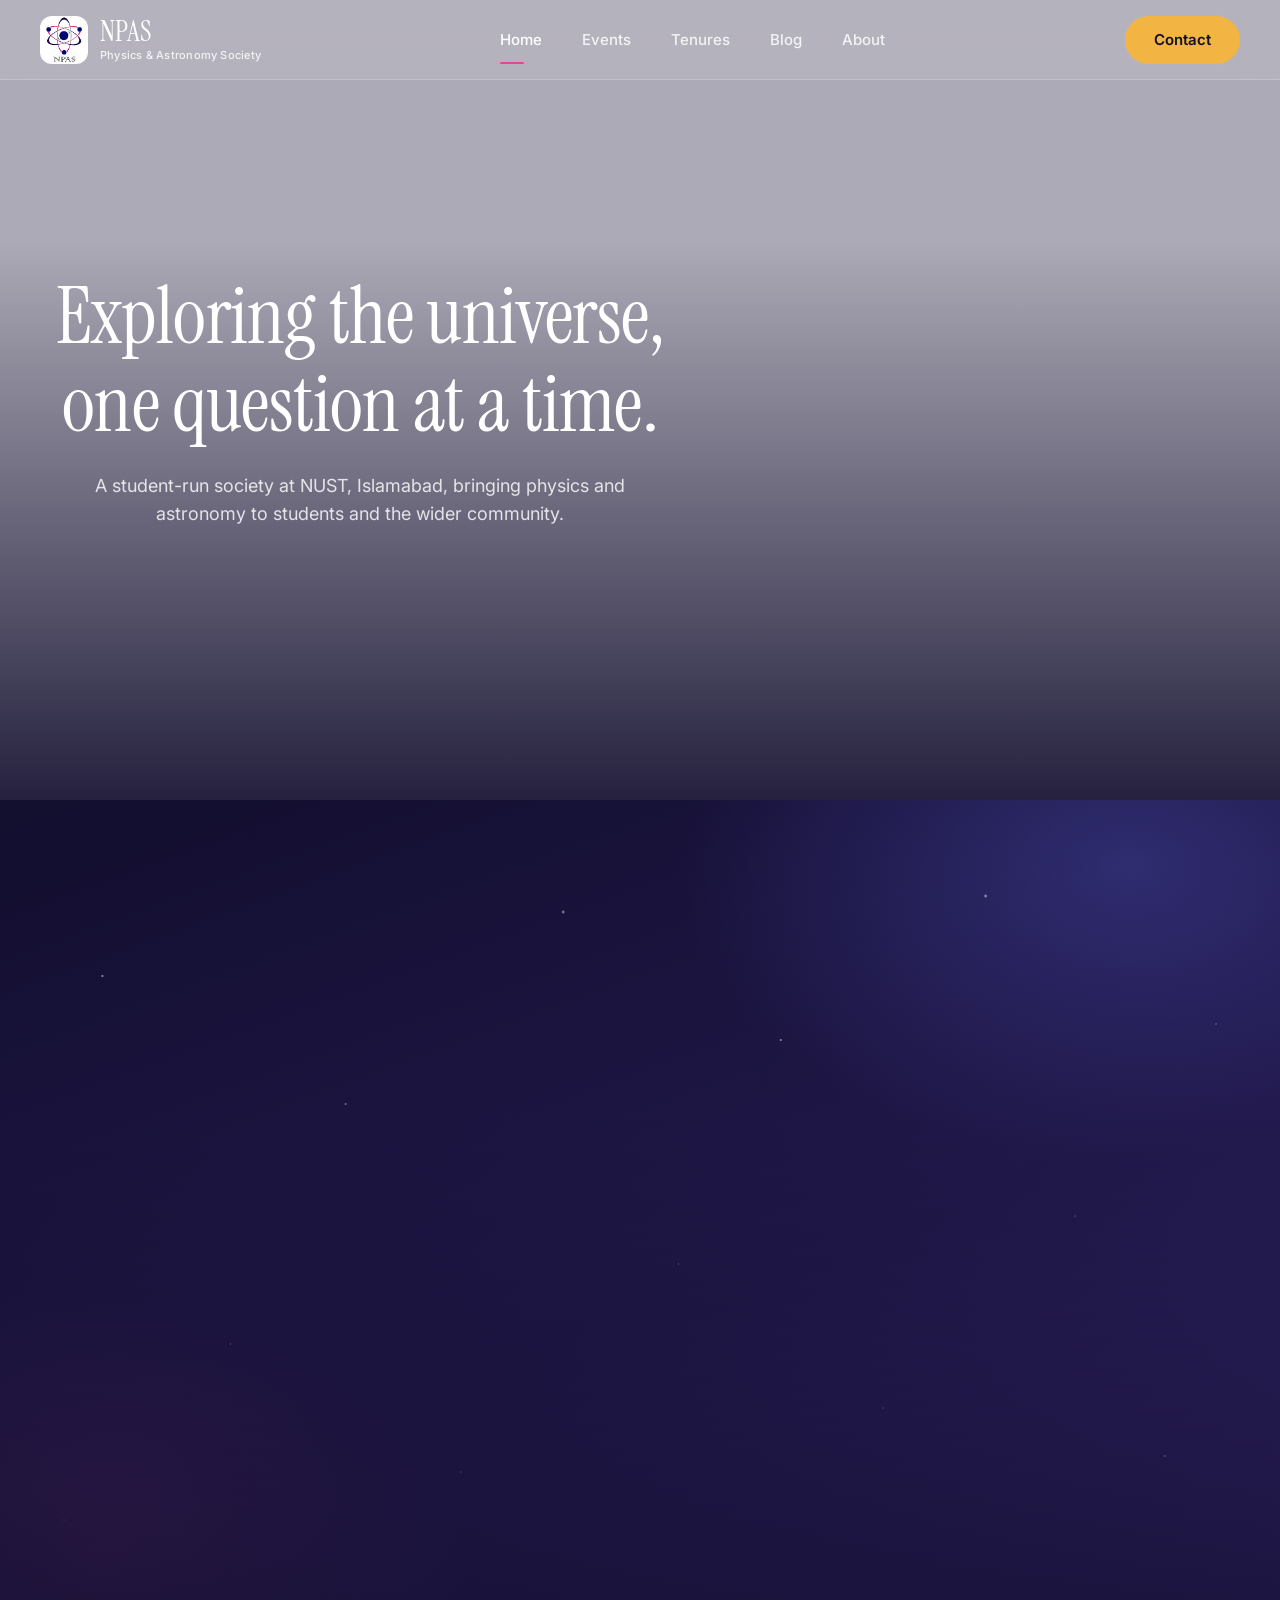
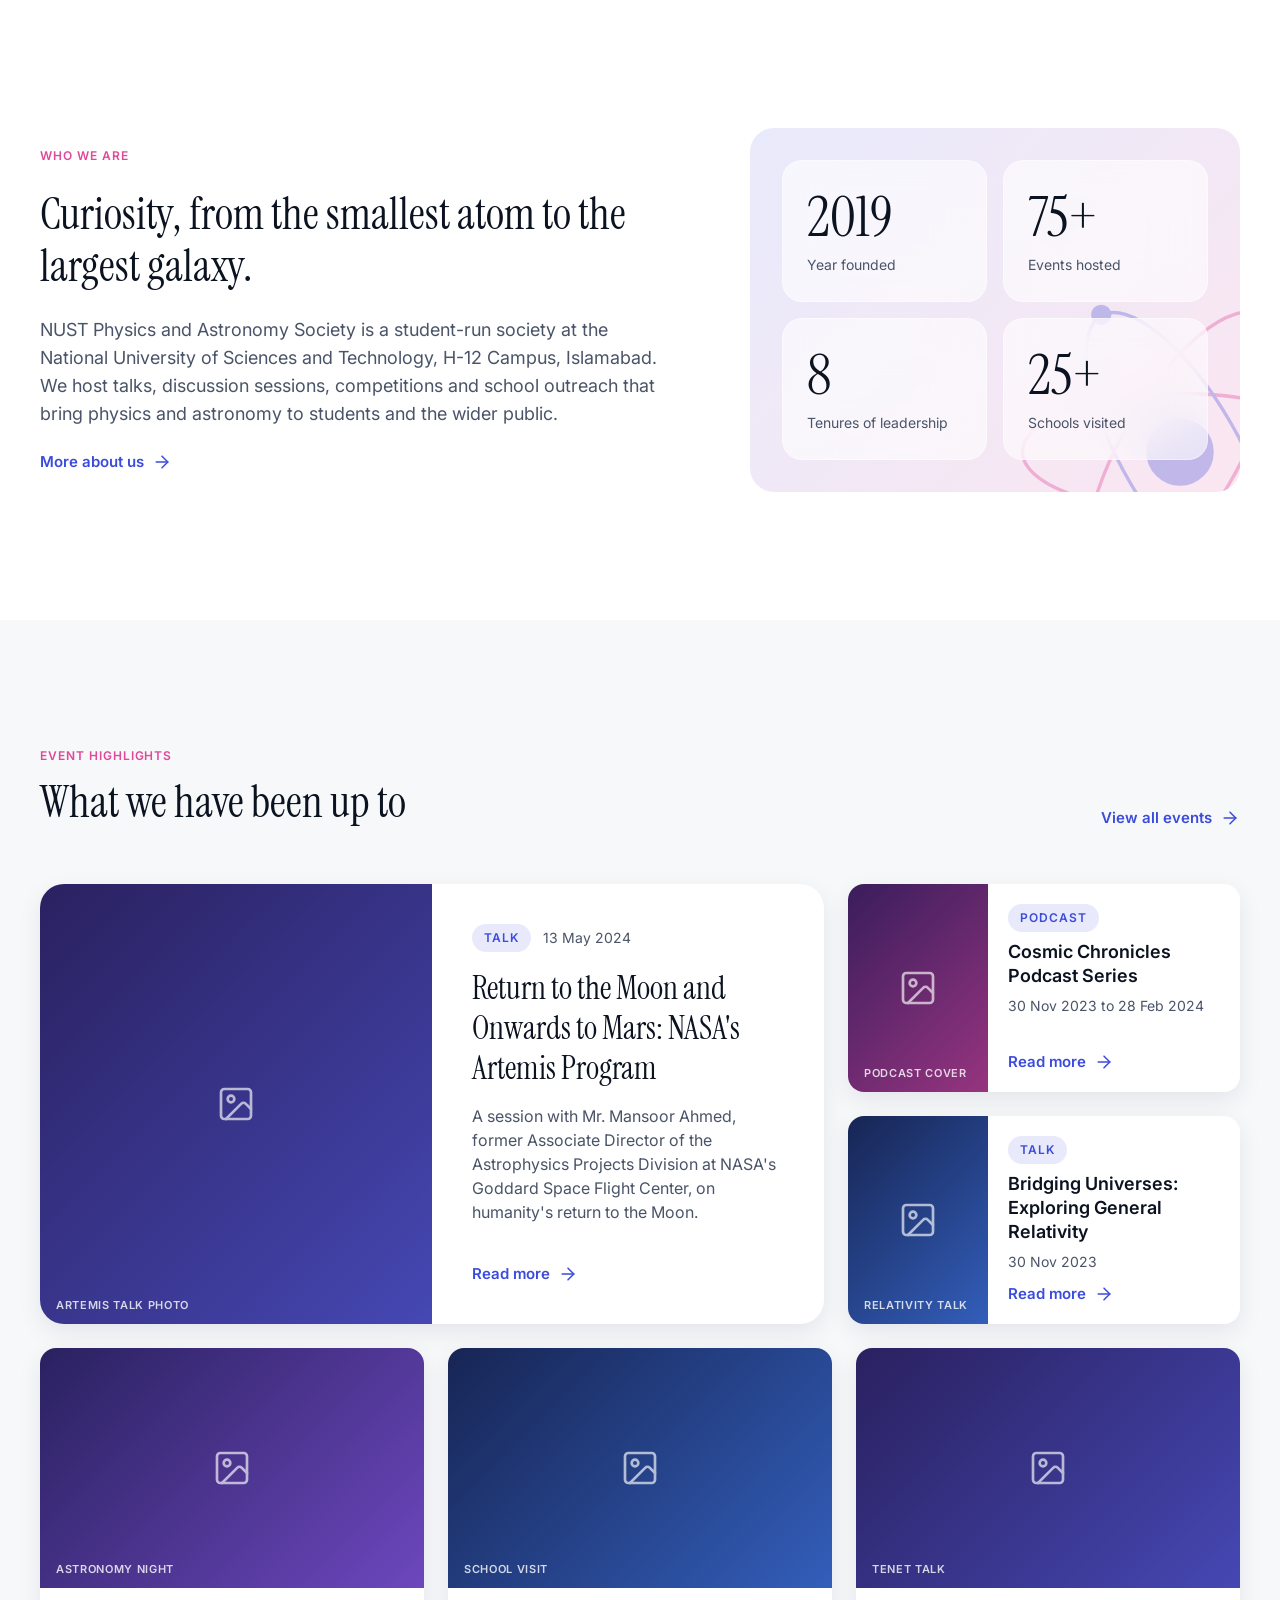
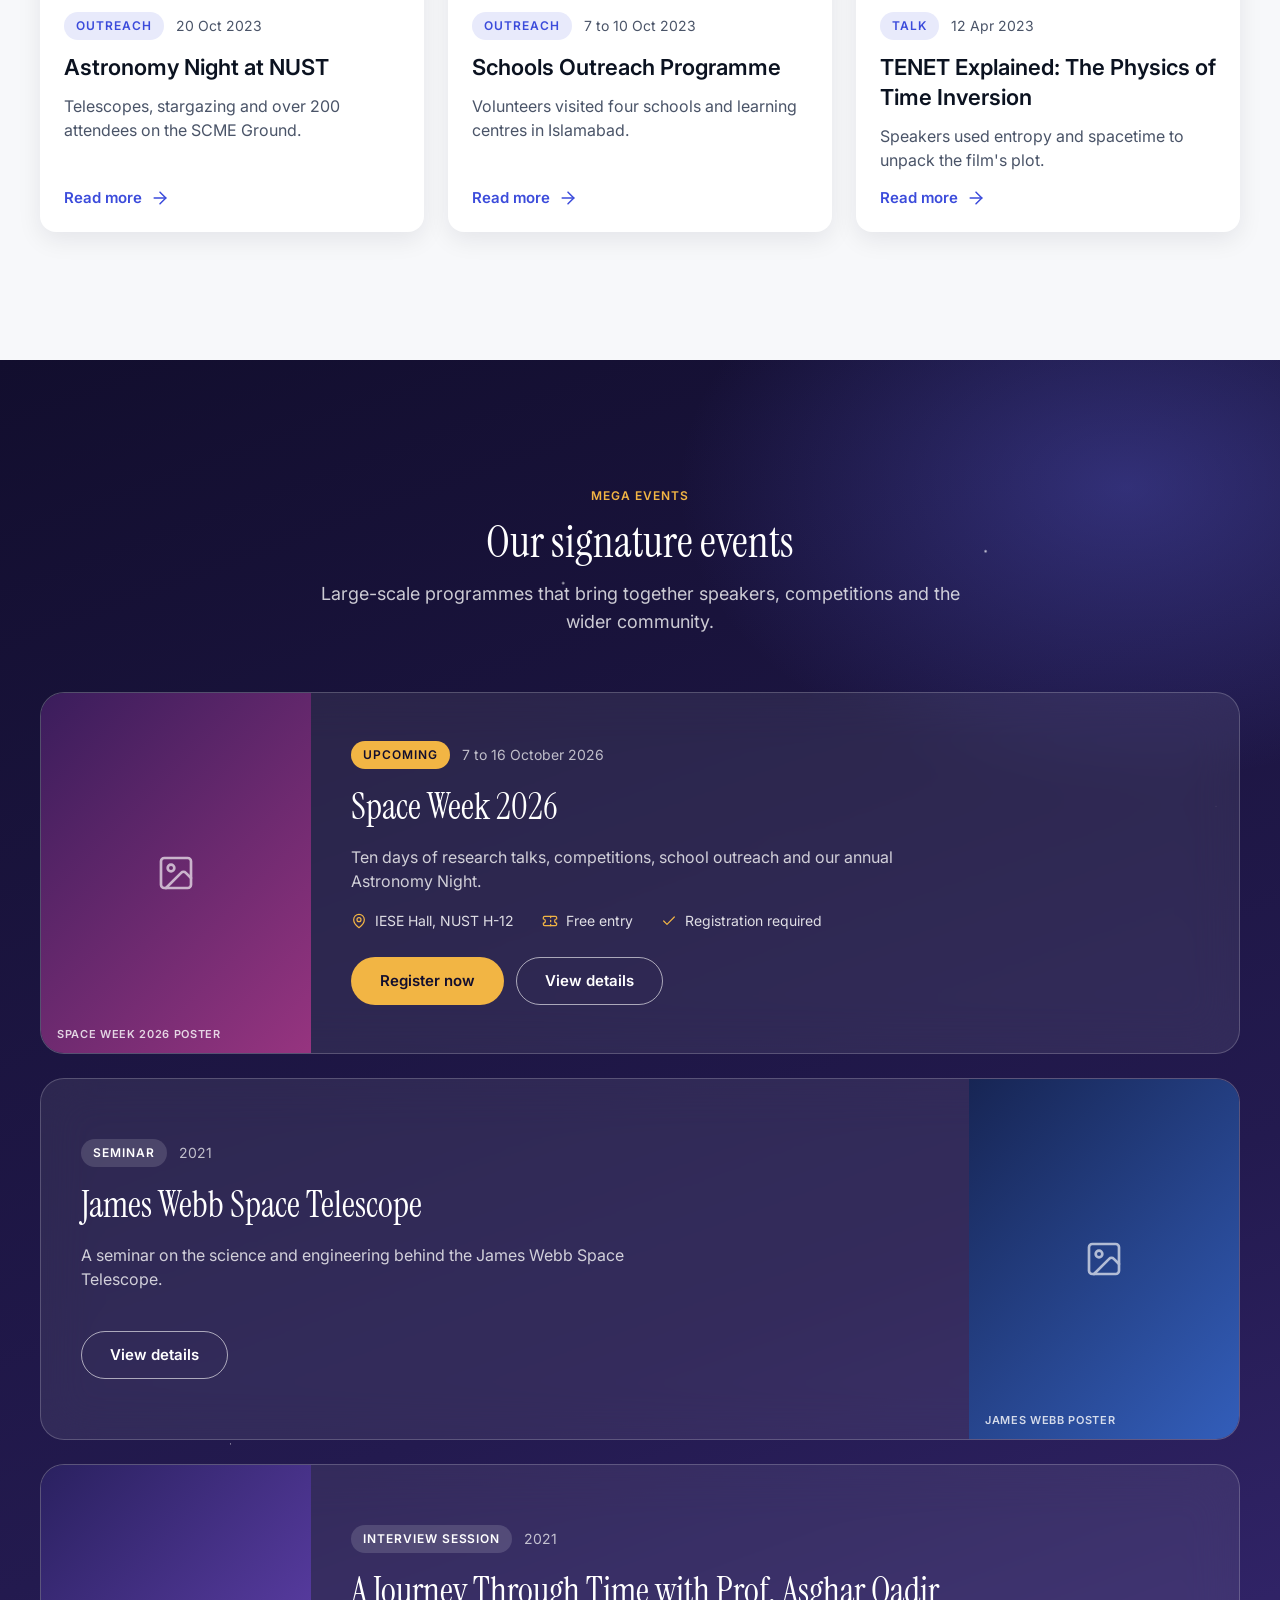
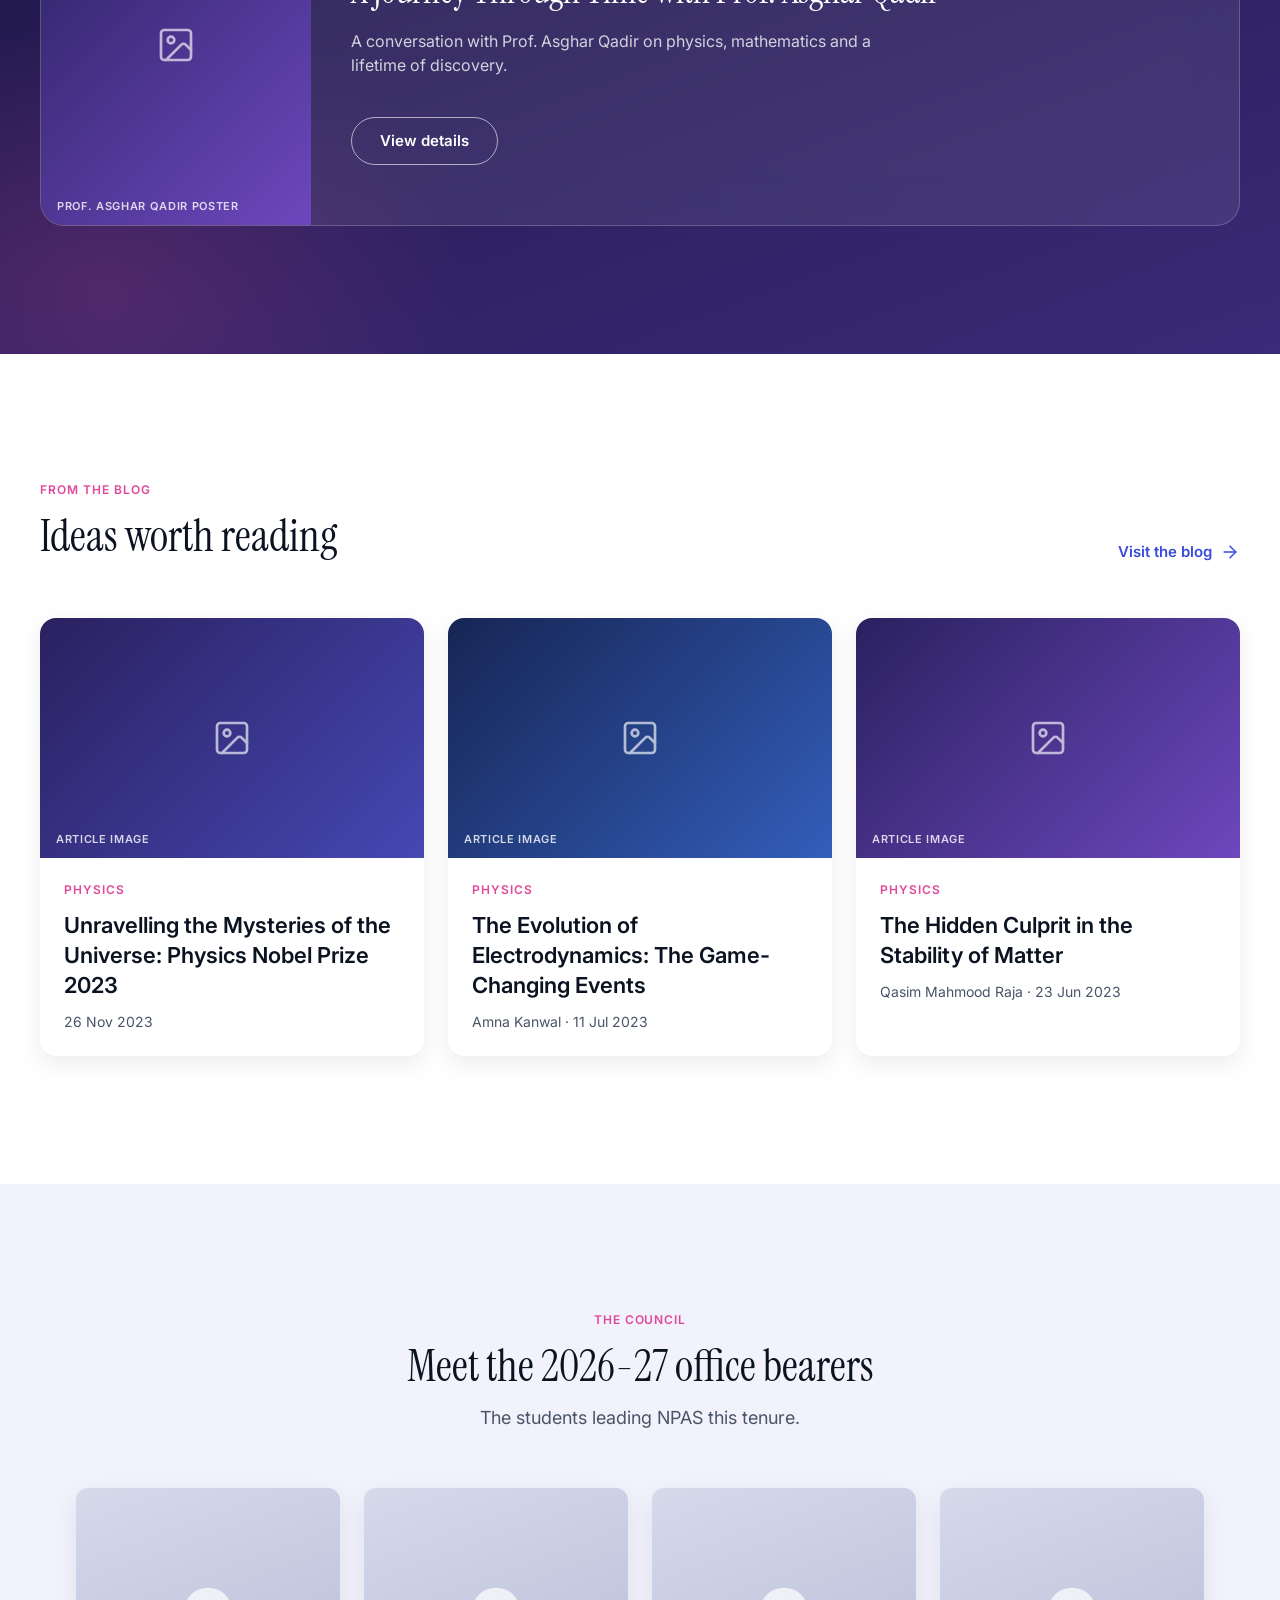
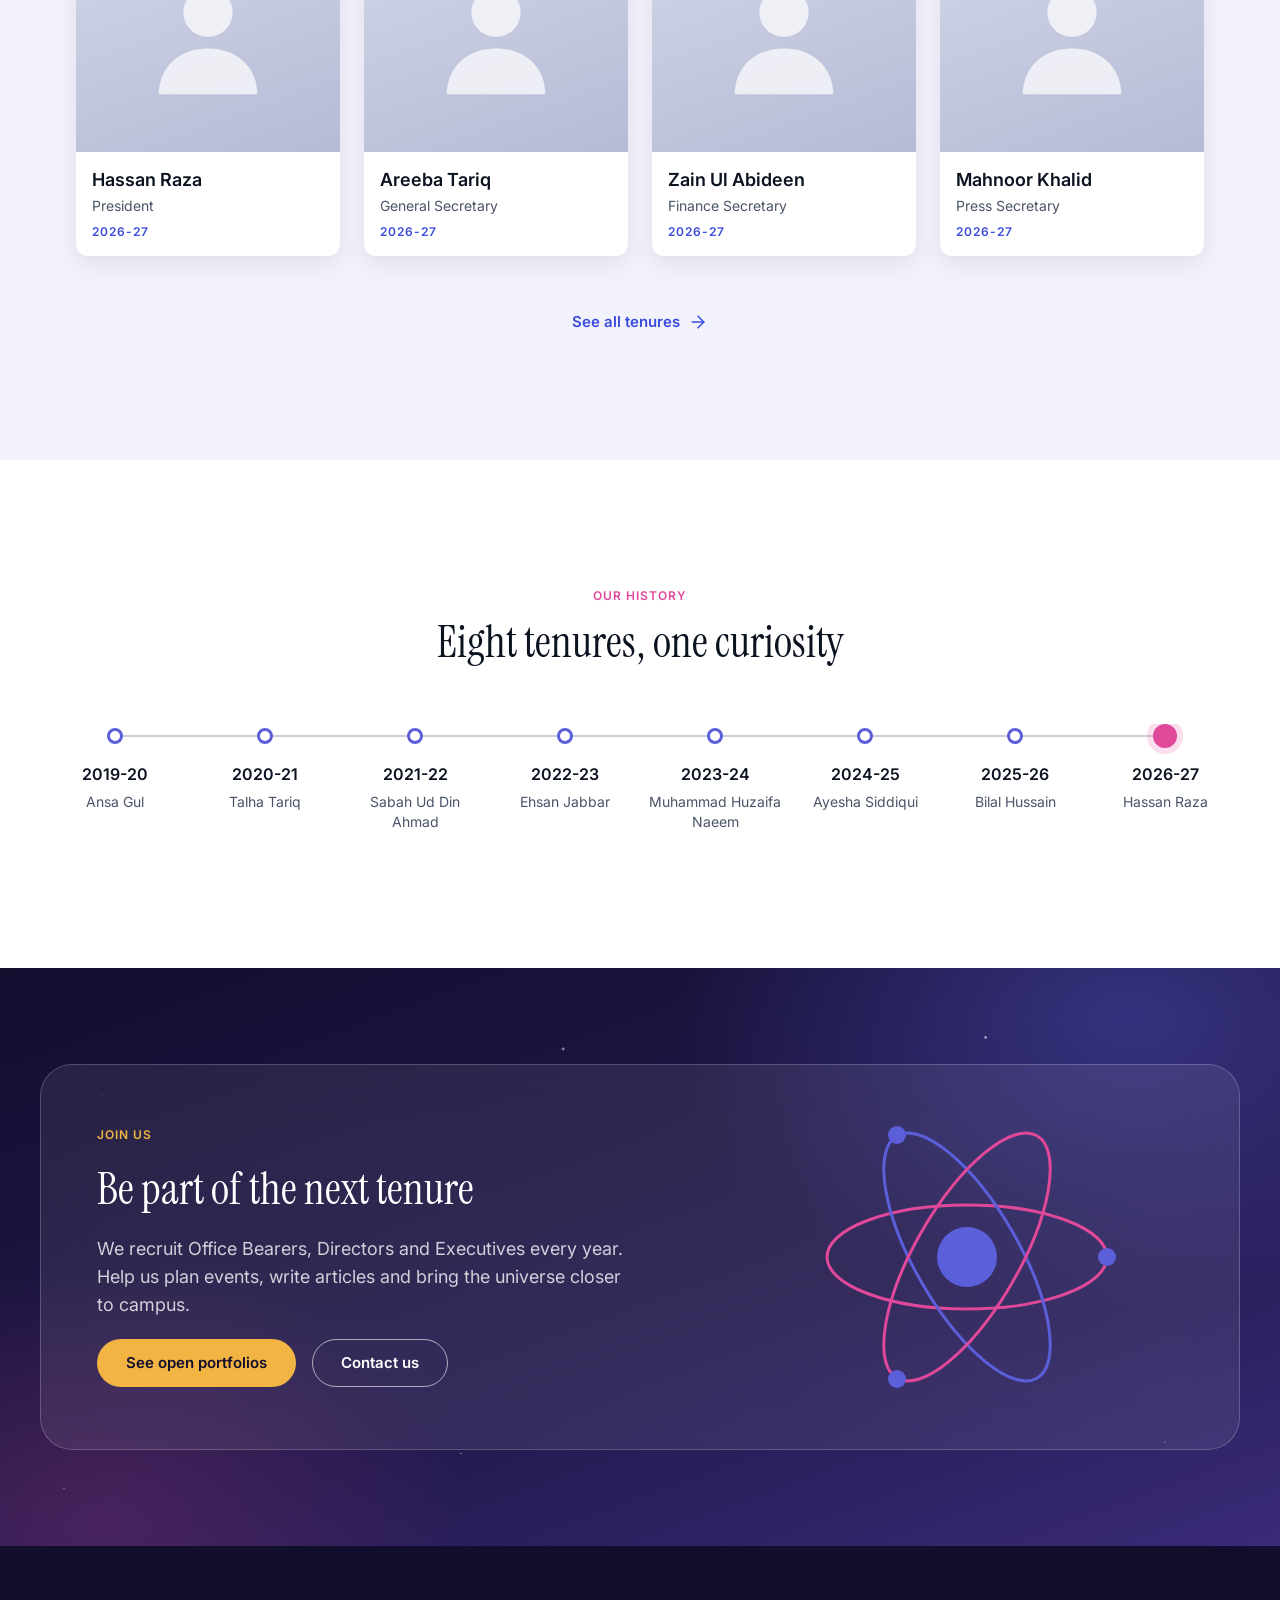
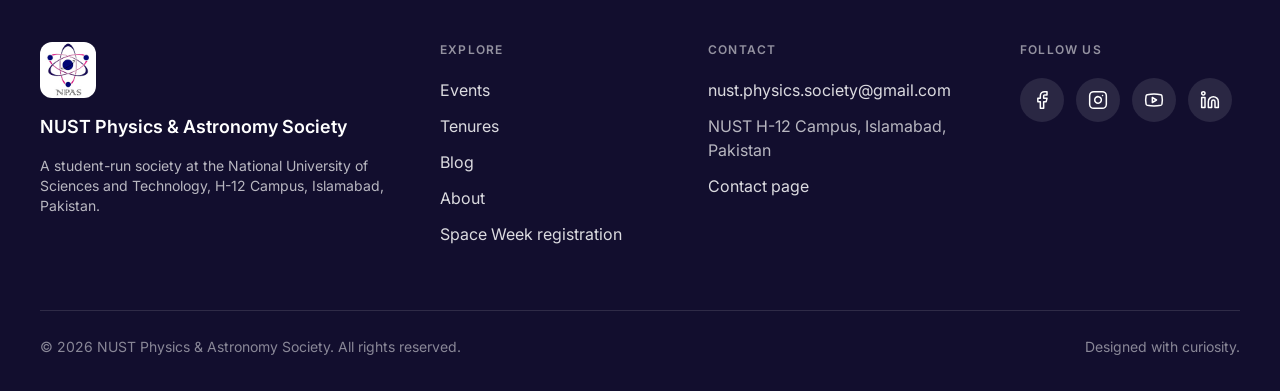
==== index.html @ 0df75864 "Initial commit: NPAS website" ====
<!DOCTYPE html>
<html lang="en">
<head>
  <meta charset="utf-8">
  <meta name="viewport" content="width=device-width, initial-scale=1">
  <title>Home | NUST Physics &amp; Astronomy Society</title>
  <meta name="description" content="NUST Physics and Astronomy Society: talks, competitions and outreach in physics and astronomy at NUST, Islamabad.">
  <meta name="theme-color" content="#120E2E">
  <link rel="icon" href="assets/images/favicon.png">
  <link rel="preconnect" href="https://fonts.googleapis.com">
  <link rel="preconnect" href="https://fonts.gstatic.com" crossorigin>
  <link href="https://fonts.googleapis.com/css2?family=Instrument+Serif:ital@0;1&family=Inter:wght@400;500;600&display=swap" rel="stylesheet">
  <link rel="stylesheet" href="css/styles.css">
</head>
<body>
<a class="skip-link" href="#main">Skip to content</a>
<header class="nav" id="nav">
  <div class="container nav-inner">
    <a class="brand" href="index.html" aria-label="NPAS home">
      <img class="logo" src="npas.jpg" alt="NPAS logo">
      <span class="brand-text"><span class="brand-name">NPAS</span><span class="brand-sub">Physics &amp; Astronomy Society</span></span>
    </a>
    <nav class="nav-links" id="navLinks" aria-label="Main"><a href="index.html" aria-current="page">Home</a><a href="events.html">Events</a><a href="tenures.html">Tenures</a><a href="blog.html">Blog</a><a href="about.html">About</a><a class="btn btn-amber nav-cta-mobile" href="contact.html">Contact</a></nav>
    <a class="btn btn-amber nav-cta" href="contact.html">Contact</a>
    <button class="nav-toggle" type="button" aria-label="Open menu" aria-expanded="false" aria-controls="navLinks"><span></span><span></span><span></span></button>
  </div>
</header>
<main id="main">

<!-- ================= HERO (anime1.mp4 as dim background, simple content) ================= -->
<section class="hero hero--simple" aria-labelledby="hero-title">
  <div class="video-slot">
    <video autoplay muted loop playsinline preload="auto" aria-hidden="true">
      <source src="anime1.mp4" type="video/mp4">
    </video>
  </div>
  <div class="hero-overlay hero-overlay--dim"></div>
  <div class="container hero-inner hero-inner--simple">
    <div class="hero-copy on-dark hero-copy--centered">
      <h1 class="display" id="hero-title">Exploring the universe, one question at a time.</h1>
      <p class="lead">A student-run society at NUST, Islamabad, bringing physics and astronomy to students and the wider community.</p>
    </div>
  </div>
</section>

<!-- ================= VIDEO BLOCK 2 (anime2.mp4, always looping) ================= -->
<section class="video-block" id="reel" aria-label="Society highlights video">
  <div class="video-slot space-bg">
    <video autoplay muted loop playsinline preload="auto" aria-hidden="true">
      <source src="anime2.mp4" type="video/mp4">
    </video>
  </div>
</section>

<!-- ================= INTRO + STATS ================= -->
<section class="section" aria-labelledby="who">
  <div class="container">
    <div class="intro-grid">
      <div class="intro-copy">
        <span class="caption">Who we are</span>
        <h2 id="who">Curiosity, from the smallest atom to the largest galaxy.</h2>
        <p class="lead">NUST Physics and Astronomy Society is a student-run society at the National University of Sciences and Technology, H-12 Campus, Islamabad. We host talks, discussion sessions, competitions and school outreach that bring physics and astronomy to students and the wider public.</p>
        <a class="btn-ghost" href="about.html">More about us<svg class="icon" viewBox="0 0 24 24" fill="none" stroke="currentColor" stroke-width="1.8" stroke-linecap="round" stroke-linejoin="round" aria-hidden="true"><path d="M5 12h14"/><path d="m12 5 7 7-7 7"/></svg></a>
      </div>
      <div class="stats-panel">
        <svg class="atom-deco" viewBox="0 0 320 320" fill="none" aria-hidden="true"><g stroke-width="3"><ellipse cx="160" cy="160" rx="140" ry="52" stroke="#E0489A"/><ellipse cx="160" cy="160" rx="140" ry="52" stroke="#5B5FD9" transform="rotate(60 160 160)"/><ellipse cx="160" cy="160" rx="140" ry="52" stroke="#E0489A" transform="rotate(120 160 160)"/></g><circle cx="160" cy="160" r="30" fill="#5B5FD9"/><circle cx="300" cy="160" r="9" fill="#5B5FD9"/><circle cx="90" cy="38" r="9" fill="#5B5FD9"/><circle cx="90" cy="282" r="9" fill="#5B5FD9"/></svg>
        <div class="stat"><b>2019</b><span>Year founded</span></div>
        <div class="stat"><b>75+</b><span>Events hosted</span></div>
        <div class="stat"><b>8</b><span>Tenures of leadership</span></div>
        <div class="stat"><b>25+</b><span>Schools visited</span></div>
      </div>
    </div>
  </div>
</section>

<!-- ================= EVENT HIGHLIGHTS ================= -->
<section class="section section--base" aria-labelledby="hl">
  <div class="container">
    <div class="section-head"><div class="stack stack-12"><span class="caption">Event highlights</span><h2 id="hl">What we have been up to</h2></div><a class="btn-ghost" href="events.html">View all events<svg class="icon" viewBox="0 0 24 24" fill="none" stroke="currentColor" stroke-width="1.8" stroke-linecap="round" stroke-linejoin="round" aria-hidden="true"><path d="M5 12h14"/><path d="m12 5 7 7-7 7"/></svg></a></div>
    <div class="highlight-top">
      <article class="card featured card-link-cover">
  <div class="ph ph--a " data-label="Artemis talk photo" role="img" aria-label="Artemis talk photo (image placeholder)" ><!-- <img src="assets/images/FILE.jpg" alt="Artemis talk photo"> --></div>
  <div class="card-body">
    <div class="meta"><span class="tag">Talk</span><span>13 May 2024</span></div>
    <h3>Return to the Moon and Onwards to Mars: NASA's Artemis Program</h3>
    <p>A session with Mr. Mansoor Ahmed, former Associate Director of the Astrophysics Projects Division at NASA's Goddard Space Flight Center, on humanity's return to the Moon.</p>
    <a class="btn-ghost stretch" href="event-detail.html">Read more<svg class="icon" viewBox="0 0 24 24" fill="none" stroke="currentColor" stroke-width="1.8" stroke-linecap="round" stroke-linejoin="round" aria-hidden="true"><path d="M5 12h14"/><path d="m12 5 7 7-7 7"/></svg></a>
  </div>
</article>
      <div class="compact-stack">
        <article class="card compact card-link-cover">
  <div class="ph ph--b " data-label="Podcast cover" role="img" aria-label="Podcast cover (image placeholder)" ><!-- <img src="assets/images/FILE.jpg" alt="Podcast cover"> --></div>
  <div class="card-body"><div class="meta"><span class="tag">Podcast</span></div><h3>Cosmic Chronicles Podcast Series</h3><p class="small">30 Nov 2023 to 28 Feb 2024</p><a class="btn-ghost stretch" href="events.html">Read more<svg class="icon" viewBox="0 0 24 24" fill="none" stroke="currentColor" stroke-width="1.8" stroke-linecap="round" stroke-linejoin="round" aria-hidden="true"><path d="M5 12h14"/><path d="m12 5 7 7-7 7"/></svg></a></div>
</article>
        <article class="card compact card-link-cover">
  <div class="ph ph--c " data-label="Relativity talk" role="img" aria-label="Relativity talk (image placeholder)" ><!-- <img src="assets/images/FILE.jpg" alt="Relativity talk"> --></div>
  <div class="card-body"><div class="meta"><span class="tag">Talk</span></div><h3>Bridging Universes: Exploring General Relativity</h3><p class="small">30 Nov 2023</p><a class="btn-ghost stretch" href="events.html">Read more<svg class="icon" viewBox="0 0 24 24" fill="none" stroke="currentColor" stroke-width="1.8" stroke-linecap="round" stroke-linejoin="round" aria-hidden="true"><path d="M5 12h14"/><path d="m12 5 7 7-7 7"/></svg></a></div>
</article>
      </div>
    </div>
    <div class="grid grid-3"><article class="card card-link-cover" data-cat="talks" data-year="">
  <div class="ph ph--d ph--16x10" data-label="Astronomy Night" role="img" aria-label="Astronomy Night (image placeholder)" ><!-- <img src="assets/images/FILE.jpg" alt="Astronomy Night"> --></div>
  <div class="card-body">
    <div class="meta"><span class="tag">Outreach</span><span>20 Oct 2023</span></div>
    <h3>Astronomy Night at NUST</h3>
    <p class="clamp-2">Telescopes, stargazing and over 200 attendees on the SCME Ground.</p>
    <a class="btn-ghost stretch" href="event-detail.html">Read more<svg class="icon" viewBox="0 0 24 24" fill="none" stroke="currentColor" stroke-width="1.8" stroke-linecap="round" stroke-linejoin="round" aria-hidden="true"><path d="M5 12h14"/><path d="m12 5 7 7-7 7"/></svg></a>
  </div>
</article><article class="card card-link-cover" data-cat="talks" data-year="">
  <div class="ph ph--c ph--16x10" data-label="School visit" role="img" aria-label="School visit (image placeholder)" ><!-- <img src="assets/images/FILE.jpg" alt="School visit"> --></div>
  <div class="card-body">
    <div class="meta"><span class="tag">Outreach</span><span>7 to 10 Oct 2023</span></div>
    <h3>Schools Outreach Programme</h3>
    <p class="clamp-2">Volunteers visited four schools and learning centres in Islamabad.</p>
    <a class="btn-ghost stretch" href="event-detail.html">Read more<svg class="icon" viewBox="0 0 24 24" fill="none" stroke="currentColor" stroke-width="1.8" stroke-linecap="round" stroke-linejoin="round" aria-hidden="true"><path d="M5 12h14"/><path d="m12 5 7 7-7 7"/></svg></a>
  </div>
</article><article class="card card-link-cover" data-cat="talks" data-year="">
  <div class="ph ph--a ph--16x10" data-label="TENET talk" role="img" aria-label="TENET talk (image placeholder)" ><!-- <img src="assets/images/FILE.jpg" alt="TENET talk"> --></div>
  <div class="card-body">
    <div class="meta"><span class="tag">Talk</span><span>12 Apr 2023</span></div>
    <h3>TENET Explained: The Physics of Time Inversion</h3>
    <p class="clamp-2">Speakers used entropy and spacetime to unpack the film's plot.</p>
    <a class="btn-ghost stretch" href="event-detail.html">Read more<svg class="icon" viewBox="0 0 24 24" fill="none" stroke="currentColor" stroke-width="1.8" stroke-linecap="round" stroke-linejoin="round" aria-hidden="true"><path d="M5 12h14"/><path d="m12 5 7 7-7 7"/></svg></a>
  </div>
</article></div>
  </div>
</section>

<!-- ================= MEGA EVENTS ================= -->
<section class="section space-bg on-dark" aria-labelledby="mega-title">
  <div class="container">
    <div class="section-head section-head--center"><div class="stack stack-12 center"><span class="caption">Mega events</span><h2 id="mega-title">Our signature events</h2><p class="lead">Large-scale programmes that bring together speakers, competitions and the wider community.</p></div></div>
    <div class="mega-list"><article class="mega">
  <div class="ph ph--b " data-label="Space Week 2026 poster" role="img" aria-label="Space Week 2026 poster (image placeholder)" ><!-- <img src="assets/images/FILE.jpg" alt="Space Week 2026 poster"> --></div>
  <div class="mega-body">
    <div class="row row-12 wrap" style="gap:12px"><span class="tag tag--amber">Upcoming</span><span class="small" style="color:rgba(255,255,255,.7)">7 to 16 October 2026</span></div>
    <h3>Space Week 2026</h3><p>Ten days of research talks, competitions, school outreach and our annual Astronomy Night.</p>
    <div class="mega-meta"><span><svg class="icon" viewBox="0 0 24 24" fill="none" stroke="currentColor" stroke-width="1.8" stroke-linecap="round" stroke-linejoin="round" aria-hidden="true"><path d="M20 10c0 6-8 12-8 12s-8-6-8-12a8 8 0 0 1 16 0Z"/><circle cx="12" cy="10" r="3"/></svg>IESE Hall, NUST H-12</span><span><svg class="icon" viewBox="0 0 24 24" fill="none" stroke="currentColor" stroke-width="1.8" stroke-linecap="round" stroke-linejoin="round" aria-hidden="true"><path d="M2 9a3 3 0 0 1 0 6v2a2 2 0 0 0 2 2h16a2 2 0 0 0 2-2v-2a3 3 0 0 1 0-6V7a2 2 0 0 0-2-2H4a2 2 0 0 0-2 2Z"/><path d="M13 5v2M13 17v2M13 11v2"/></svg>Free entry</span><span><svg class="icon" viewBox="0 0 24 24" fill="none" stroke="currentColor" stroke-width="1.8" stroke-linecap="round" stroke-linejoin="round" aria-hidden="true"><path d="M20 6 9 17l-5-5"/></svg>Registration required</span></div>
    <div class="mega-actions"><a class="btn btn-amber" href="register.html">Register now</a><a class="btn btn-outline-light" href="event-detail.html">View details</a></div>
  </div>
</article><article class="mega mega--flip">
  <div class="ph ph--c " data-label="James Webb poster" role="img" aria-label="James Webb poster (image placeholder)" ><!-- <img src="assets/images/FILE.jpg" alt="James Webb poster"> --></div>
  <div class="mega-body">
    <div class="row row-12 wrap" style="gap:12px"><span class="tag tag--dark">Seminar</span><span class="small" style="color:rgba(255,255,255,.7)">2021</span></div>
    <h3>James Webb Space Telescope</h3><p>A seminar on the science and engineering behind the James Webb Space Telescope.</p>
    <div class="mega-meta"></div>
    <div class="mega-actions"><a class="btn btn-outline-light" href="event-detail.html">View details</a></div>
  </div>
</article><article class="mega">
  <div class="ph ph--d " data-label="Prof. Asghar Qadir poster" role="img" aria-label="Prof. Asghar Qadir poster (image placeholder)" ><!-- <img src="assets/images/FILE.jpg" alt="Prof. Asghar Qadir poster"> --></div>
  <div class="mega-body">
    <div class="row row-12 wrap" style="gap:12px"><span class="tag tag--dark">Interview session</span><span class="small" style="color:rgba(255,255,255,.7)">2021</span></div>
    <h3>A Journey Through Time with Prof. Asghar Qadir</h3><p>A conversation with Prof. Asghar Qadir on physics, mathematics and a lifetime of discovery.</p>
    <div class="mega-meta"></div>
    <div class="mega-actions"><a class="btn btn-outline-light" href="event-detail.html">View details</a></div>
  </div>
</article></div>
  </div>
</section>

<!-- ================= BLOG ================= -->
<section class="section" aria-labelledby="blog-title">
  <div class="container">
    <div class="section-head"><div class="stack stack-12"><span class="caption">From the blog</span><h2 id="blog-title">Ideas worth reading</h2></div><a class="btn-ghost" href="blog.html">Visit the blog<svg class="icon" viewBox="0 0 24 24" fill="none" stroke="currentColor" stroke-width="1.8" stroke-linecap="round" stroke-linejoin="round" aria-hidden="true"><path d="M5 12h14"/><path d="m12 5 7 7-7 7"/></svg></a></div>
    <div class="grid grid-3"><article class="card card-link-cover" data-cat="physics" data-year="2023">
  <div class="ph ph--a ph--16x10" data-label="Article image" role="img" aria-label="Article image (image placeholder)" ><!-- <img src="assets/images/FILE.jpg" alt="Article image"> --></div>
  <div class="card-body">
    <span class="caption">Physics</span>
    <h3><a class="stretch" href="blog-post.html" style="color:inherit;text-decoration:none">Unravelling the Mysteries of the Universe: Physics Nobel Prize 2023</a></h3>
    <p class="small">26 Nov 2023</p>
  </div>
</article><article class="card card-link-cover" data-cat="physics" data-year="2023">
  <div class="ph ph--c ph--16x10" data-label="Article image" role="img" aria-label="Article image (image placeholder)" ><!-- <img src="assets/images/FILE.jpg" alt="Article image"> --></div>
  <div class="card-body">
    <span class="caption">Physics</span>
    <h3><a class="stretch" href="blog-post.html" style="color:inherit;text-decoration:none">The Evolution of Electrodynamics: The Game-Changing Events</a></h3>
    <p class="small">Amna Kanwal · 11 Jul 2023</p>
  </div>
</article><article class="card card-link-cover" data-cat="physics" data-year="2023">
  <div class="ph ph--d ph--16x10" data-label="Article image" role="img" aria-label="Article image (image placeholder)" ><!-- <img src="assets/images/FILE.jpg" alt="Article image"> --></div>
  <div class="card-body">
    <span class="caption">Physics</span>
    <h3><a class="stretch" href="blog-post.html" style="color:inherit;text-decoration:none">The Hidden Culprit in the Stability of Matter</a></h3>
    <p class="small">Qasim Mahmood Raja · 23 Jun 2023</p>
  </div>
</article></div>
  </div>
</section>

<!-- ================= CURRENT COUNCIL ================= -->
<section class="section section--lavender" aria-labelledby="council-title">
  <div class="container">
    <div class="section-head section-head--center"><div class="stack stack-12 center"><span class="caption">The council</span><h2 id="council-title">Meet the 2026-27 office bearers</h2><p class="lead">The students leading NPAS this tenure.</p></div></div>
    <div class="portrait-row"><article class="portrait">
  <div class="portrait-photo" role="img" aria-label="Photo placeholder for Hassan Raza"><!-- <img src="assets/people/FILE.jpg" alt="Hassan Raza"> --></div>
  <div class="portrait-body"><h3 class="portrait-name">Hassan Raza</h3><p class="portrait-role">President</p><span class="portrait-tenure">2026-27</span></div>
</article><article class="portrait">
  <div class="portrait-photo" role="img" aria-label="Photo placeholder for Areeba Tariq"><!-- <img src="assets/people/FILE.jpg" alt="Areeba Tariq"> --></div>
  <div class="portrait-body"><h3 class="portrait-name">Areeba Tariq</h3><p class="portrait-role">General Secretary</p><span class="portrait-tenure">2026-27</span></div>
</article><article class="portrait">
  <div class="portrait-photo" role="img" aria-label="Photo placeholder for Zain Ul Abideen"><!-- <img src="assets/people/FILE.jpg" alt="Zain Ul Abideen"> --></div>
  <div class="portrait-body"><h3 class="portrait-name">Zain Ul Abideen</h3><p class="portrait-role">Finance Secretary</p><span class="portrait-tenure">2026-27</span></div>
</article><article class="portrait">
  <div class="portrait-photo" role="img" aria-label="Photo placeholder for Mahnoor Khalid"><!-- <img src="assets/people/FILE.jpg" alt="Mahnoor Khalid"> --></div>
  <div class="portrait-body"><h3 class="portrait-name">Mahnoor Khalid</h3><p class="portrait-role">Press Secretary</p><span class="portrait-tenure">2026-27</span></div>
</article></div>
    <div class="load-more"><a class="btn-ghost" href="tenures.html">See all tenures<svg class="icon" viewBox="0 0 24 24" fill="none" stroke="currentColor" stroke-width="1.8" stroke-linecap="round" stroke-linejoin="round" aria-hidden="true"><path d="M5 12h14"/><path d="m12 5 7 7-7 7"/></svg></a></div>
  </div>
</section>

<!-- ================= PAST TENURES ================= -->
<section class="section" aria-labelledby="hist">
  <div class="container">
    <div class="section-head section-head--center"><div class="stack stack-12 center"><span class="caption">Our history</span><h2 id="hist">Eight tenures, one curiosity</h2></div></div>
    <div class="scroll-x"><div class="timeline"><a class="tl-item" href="tenures.html#2019-20"><span class="tl-dotwrap"><span class="tl-dot"></span></span><span class="tl-year">2019-20</span><span class="tl-name">Ansa Gul</span></a><a class="tl-item" href="tenures.html#2020-21"><span class="tl-dotwrap"><span class="tl-dot"></span></span><span class="tl-year">2020-21</span><span class="tl-name">Talha Tariq</span></a><a class="tl-item" href="tenures.html#2021-22"><span class="tl-dotwrap"><span class="tl-dot"></span></span><span class="tl-year">2021-22</span><span class="tl-name">Sabah Ud Din Ahmad</span></a><a class="tl-item" href="tenures.html#2022-23"><span class="tl-dotwrap"><span class="tl-dot"></span></span><span class="tl-year">2022-23</span><span class="tl-name">Ehsan Jabbar</span></a><a class="tl-item" href="tenures.html#2023-24"><span class="tl-dotwrap"><span class="tl-dot"></span></span><span class="tl-year">2023-24</span><span class="tl-name">Muhammad Huzaifa Naeem</span></a><a class="tl-item" href="tenures.html#2024-25"><span class="tl-dotwrap"><span class="tl-dot"></span></span><span class="tl-year">2024-25</span><span class="tl-name">Ayesha Siddiqui</span></a><a class="tl-item" href="tenures.html#2025-26"><span class="tl-dotwrap"><span class="tl-dot"></span></span><span class="tl-year">2025-26</span><span class="tl-name">Bilal Hussain</span></a><a class="tl-item current" href="tenures.html#2026-27"><span class="tl-dotwrap"><span class="tl-dot"></span></span><span class="tl-year">2026-27</span><span class="tl-name">Hassan Raza</span></a></div></div>
  </div>
</section>

<!-- ================= JOIN CTA ================= -->
<section class="section section--tight space-bg on-dark" aria-labelledby="join">
  <div class="container">
    <div class="cta-box">
      <div class="cta-copy">
        <span class="caption">Join us</span>
        <h2 id="join">Be part of the next tenure</h2>
        <p class="lead">We recruit Office Bearers, Directors and Executives every year. Help us plan events, write articles and bring the universe closer to campus.</p>
        <div class="row row-16 wrap"><a class="btn btn-amber" href="about.html#join-council">See open portfolios</a><a class="btn btn-outline-light" href="contact.html">Contact us</a></div>
      </div>
      <div class="cta-art"><svg class="atom" viewBox="0 0 320 320" fill="none" aria-hidden="true"><g stroke-width="3"><ellipse cx="160" cy="160" rx="140" ry="52" stroke="#E0489A"/><ellipse cx="160" cy="160" rx="140" ry="52" stroke="#5B5FD9" transform="rotate(60 160 160)"/><ellipse cx="160" cy="160" rx="140" ry="52" stroke="#E0489A" transform="rotate(120 160 160)"/></g><circle cx="160" cy="160" r="30" fill="#5B5FD9"/><circle cx="300" cy="160" r="9" fill="#5B5FD9"/><circle cx="90" cy="38" r="9" fill="#5B5FD9"/><circle cx="90" cy="282" r="9" fill="#5B5FD9"/></svg></div>
    </div>
  </div>
</section>
</main>
<footer class="footer">
  <div class="container">
    <div class="footer-grid">
      <div class="stack stack-16">
        <img class="logo logo--lg" src="npas.jpg" alt="NPAS logo">
        <p class="brand-name-lg">NUST Physics &amp; Astronomy Society</p>
        <p class="small">A student-run society at the National University of Sciences and Technology, H-12 Campus, Islamabad, Pakistan.</p>
      </div>
      <div><h4>Explore</h4><ul><li><a href="events.html">Events</a></li><li><a href="tenures.html">Tenures</a></li><li><a href="blog.html">Blog</a></li><li><a href="about.html">About</a></li><li><a href="register.html">Space Week registration</a></li></ul></div>
      <div><h4>Contact</h4><ul><li><a href="mailto:nust.physics.society@gmail.com">nust.physics.society@gmail.com</a></li><li>NUST H-12 Campus, Islamabad, Pakistan</li><li><a href="contact.html">Contact page</a></li></ul></div>
      <div><h4>Follow us</h4><div class="social-row"><a class="social" href="https://www.facebook.com/npas.nust" aria-label="Facebook" target="_blank" rel="noopener"><svg class="icon" viewBox="0 0 24 24" fill="none" stroke="currentColor" stroke-width="1.8" stroke-linecap="round" stroke-linejoin="round" aria-hidden="true"><path d="M18 2h-3a5 5 0 0 0-5 5v3H7v4h3v8h4v-8h3l1-4h-4V7a1 1 0 0 1 1-1h3z"/></svg></a><a class="social" href="https://www.instagram.com/npasofficial/" aria-label="Instagram" target="_blank" rel="noopener"><svg class="icon" viewBox="0 0 24 24" fill="none" stroke="currentColor" stroke-width="1.8" stroke-linecap="round" stroke-linejoin="round" aria-hidden="true"><rect width="20" height="20" x="2" y="2" rx="5" ry="5"/><path d="M16 11.37A4 4 0 1 1 12.63 8 4 4 0 0 1 16 11.37z"/><line x1="17.5" x2="17.51" y1="6.5" y2="6.5"/></svg></a><a class="social" href="https://www.youtube.com/@nustphysicsandastronomysociety" aria-label="YouTube" target="_blank" rel="noopener"><svg class="icon" viewBox="0 0 24 24" fill="none" stroke="currentColor" stroke-width="1.8" stroke-linecap="round" stroke-linejoin="round" aria-hidden="true"><path d="M2.5 17a24.12 24.12 0 0 1 0-10 2 2 0 0 1 1.4-1.4 49.56 49.56 0 0 1 16.2 0A2 2 0 0 1 21.5 7a24.12 24.12 0 0 1 0 10 2 2 0 0 1-1.4 1.4 49.55 49.55 0 0 1-16.2 0A2 2 0 0 1 2.5 17"/><path d="m10 15 5-3-5-3z"/></svg></a><a class="social" href="https://www.linkedin.com/company/nustnpas" aria-label="LinkedIn" target="_blank" rel="noopener"><svg class="icon" viewBox="0 0 24 24" fill="none" stroke="currentColor" stroke-width="1.8" stroke-linecap="round" stroke-linejoin="round" aria-hidden="true"><path d="M16 8a6 6 0 0 1 6 6v7h-4v-7a2 2 0 0 0-2-2 2 2 0 0 0-2 2v7h-4v-7a6 6 0 0 1 6-6z"/><rect width="4" height="12" x="2" y="9"/><circle cx="4" cy="4" r="2"/></svg></a></div></div>
    </div>
    <div class="footer-bottom"><span>&copy; 2026 NUST Physics &amp; Astronomy Society. All rights reserved.</span><span>Designed with curiosity.</span></div>
  </div>
</footer>

<script src="js/main.js"></script>
</body>
</html>
---- css/styles.css ----
/* ==========================================================================
   NPAS · NUST Physics & Astronomy Society
   Shared stylesheet for every page.
   Sections: 1 Tokens · 2 Base · 3 Layout · 4 Buttons · 5 Navbar · 6 Placeholders
             7 Cards · 8 Home sections · 9 Inner pages · 10 Forms · 11 Footer
             12 Responsive
   ========================================================================== */

/* 1. TOKENS ---------------------------------------------------------------- */
:root {
  --bg: #F7F8FA;
  --white: #FFFFFF;
  --lavender: #F1F2FB;
  --ink-900: #0B1220;
  --ink-600: #4A5468;
  --ink-300: #C9CFDA;
  --indigo: #5B5FD9;
  --indigo-dark: #3B4BDB;
  --indigo-tint: #E8EAFB;
  --pink: #E0489A;
  --space-900: #120E2E;
  --space-700: #231A4F;
  --amber: #F2B544;
  --success: #1F9D6B;
  --error: #D64545;

  --font-serif: "Instrument Serif", "Source Serif 4", Georgia, "Times New Roman", serif;
  --font-sans: "Inter", system-ui, -apple-system, "Segoe UI", Roboto, sans-serif;

  --radius-sm: 8px;
  --radius: 12px;
  --radius-lg: 16px;
  --radius-xl: 24px;
  --shadow-card: 0 8px 24px rgba(11, 18, 32, 0.08);
  --shadow-lift: 0 16px 40px rgba(11, 18, 32, 0.14);

  --container: 1200px;
  --gutter: 24px;
  --nav-h: 80px;
}

/* 2. BASE ------------------------------------------------------------------ */
*, *::before, *::after { box-sizing: border-box; }
html { scroll-behavior: smooth; -webkit-text-size-adjust: 100%; }
body {
  margin: 0;
  font: 400 16px/24px var(--font-sans);
  color: var(--ink-600);
  background: var(--white);
  -webkit-font-smoothing: antialiased;
}
img, video, svg { max-width: 100%; display: block; }
a { color: var(--indigo-dark); text-decoration: none; }
a:hover { text-decoration: underline; }
h1, h2, h3, h4, p, ul, ol, figure { margin: 0; }
ul, ol { padding: 0; list-style: none; }
button { font: inherit; }

:focus-visible { outline: 3px solid var(--indigo); outline-offset: 3px; border-radius: 4px; }
.skip-link {
  position: absolute; left: 16px; top: -60px; z-index: 300;
  background: var(--amber); color: var(--space-900); padding: 12px 20px; border-radius: 999px; font-weight: 600;
}
.skip-link:focus { top: 16px; }
.visually-hidden {
  position: absolute !important; width: 1px; height: 1px; overflow: hidden;
  clip: rect(0 0 0 0); white-space: nowrap;
}

/* Type scale */
.display, h1 { font-family: var(--font-serif); font-weight: 400; color: var(--ink-900); }
.display { font-size: 80px; line-height: 88px; letter-spacing: -0.01em; }
h1 { font-size: 56px; line-height: 64px; }
h2 { font-family: var(--font-serif); font-weight: 400; font-size: 44px; line-height: 52px; color: var(--ink-900); }
h3 { font: 600 22px/30px var(--font-sans); color: var(--ink-900); }
h4 { font: 600 16px/24px var(--font-sans); color: var(--ink-900); }
.lead { font-size: 18px; line-height: 28px; }
.small { font-size: 14px; line-height: 20px; }
.caption {
  font: 600 12px/16px var(--font-sans);
  letter-spacing: 0.08em; text-transform: uppercase; color: var(--pink);
}
.on-dark, .on-dark h1, .on-dark h2, .on-dark h3, .on-dark h4, .on-dark .display { color: #fff; }
.on-dark p, .on-dark .lead { color: rgba(255, 255, 255, 0.78); }
.on-dark .caption { color: var(--amber); }
.on-dark a:not(.btn) { color: var(--amber); }

/* 3. LAYOUT ---------------------------------------------------------------- */
.container { width: min(var(--container), calc(100% - 2 * var(--gutter))); margin-inline: auto; }
.section { padding: 128px 0; position: relative; }
.section--base { background: var(--bg); }
.section--lavender { background: var(--lavender); }
.section--tight { padding: 96px 0; }
.stack { display: flex; flex-direction: column; }
.stack-8 { gap: 8px; } .stack-12 { gap: 12px; } .stack-16 { gap: 16px; }
.stack-24 { gap: 24px; } .stack-32 { gap: 32px; }
.row { display: flex; align-items: center; }
.row-8 { gap: 8px; } .row-16 { gap: 16px; } .row-24 { gap: 24px; }
.wrap { flex-wrap: wrap; }
.center { text-align: center; align-items: center; }
.grid { display: grid; gap: var(--gutter); }
.grid-2 { grid-template-columns: repeat(2, 1fr); }
.grid-3 { grid-template-columns: repeat(3, 1fr); }
.grid-4 { grid-template-columns: repeat(4, 1fr); }
.section-head {
  display: flex; justify-content: space-between; align-items: flex-end;
  gap: 24px; margin-bottom: 56px; flex-wrap: wrap;
}
.section-head--center { flex-direction: column; align-items: center; text-align: center; }
.section-head--center p { max-width: 640px; }

/* Space background (violet, stars, soft glows). Used on dark sections. */
.space-bg {
  background-color: var(--space-900);
  background-image:
    radial-gradient(1.5px 1.5px at 8% 22%, rgba(255,255,255,.9), transparent),
    radial-gradient(1px 1px at 18% 68%, rgba(255,255,255,.7), transparent),
    radial-gradient(1.5px 1.5px at 27% 38%, rgba(255,255,255,.6), transparent),
    radial-gradient(1px 1px at 36% 84%, rgba(255,255,255,.8), transparent),
    radial-gradient(2px 2px at 44% 14%, rgba(255,255,255,.7), transparent),
    radial-gradient(1px 1px at 53% 58%, rgba(255,255,255,.6), transparent),
    radial-gradient(1.5px 1.5px at 61% 30%, rgba(255,255,255,.85), transparent),
    radial-gradient(1px 1px at 69% 76%, rgba(255,255,255,.7), transparent),
    radial-gradient(2px 2px at 77% 12%, rgba(255,255,255,.8), transparent),
    radial-gradient(1px 1px at 84% 52%, rgba(255,255,255,.6), transparent),
    radial-gradient(1.5px 1.5px at 91% 82%, rgba(255,255,255,.8), transparent),
    radial-gradient(1px 1px at 95% 28%, rgba(255,255,255,.7), transparent),
    radial-gradient(1px 1px at 5% 90%, rgba(255,255,255,.6), transparent),
    radial-gradient(640px 420px at 88% 8%, rgba(91, 95, 217, .38), transparent 70%),
    radial-gradient(520px 380px at 8% 96%, rgba(224, 72, 154, .20), transparent 70%),
    linear-gradient(160deg, #120E2E 0%, #231A4F 60%, #3A2A78 100%);
}

/* 4. BUTTONS --------------------------------------------------------------- */
.btn {
  display: inline-flex; align-items: center; justify-content: center; gap: 8px;
  height: 48px; padding: 0 28px; border-radius: 999px;
  font: 600 15px/20px var(--font-sans); border: 1.5px solid transparent;
  cursor: pointer; text-decoration: none !important; white-space: nowrap;
  transition: background-color .2s, border-color .2s, color .2s, transform .2s;
}
.btn:active { transform: translateY(1px); }
.btn-primary { background: var(--indigo-dark); color: #fff; }
.btn-primary:hover { background: #2F3DB8; }
.btn-amber { background: var(--amber); color: var(--space-900); }
.btn-amber:hover { background: #F7C766; }
.btn-outline { border-color: var(--ink-300); color: var(--ink-900); background: transparent; }
.btn-outline:hover { border-color: var(--indigo-dark); color: var(--indigo-dark); }
.btn-outline-light { border-color: rgba(255,255,255,.6); color: #fff; background: transparent; }
.btn-outline-light:hover { background: rgba(255,255,255,.12); }
.btn-white { background: #fff; color: var(--space-900); }
.btn-white:hover { background: var(--indigo-tint); }
.btn-block { width: 100%; }
.btn-sm { height: 40px; padding: 0 20px; font-size: 14px; }
.btn-ghost {
  display: inline-flex; align-items: center; gap: 8px; padding: 0; height: auto;
  background: none; border: 0; font: 600 15px/20px var(--font-sans);
  color: var(--indigo-dark); cursor: pointer; text-decoration: none !important;
}
.btn-ghost .icon { transition: transform .2s; }
.btn-ghost:hover .icon { transform: translateX(4px); }
.on-dark .btn-ghost { color: var(--amber); }
.icon { width: 20px; height: 20px; flex: none; }

/* 5. NAVBAR ---------------------------------------------------------------- */
.nav {
  --fg: #fff; --fg-soft: rgba(255, 255, 255, .85);
  position: fixed; inset: 0 0 auto 0; height: var(--nav-h); z-index: 100;
  background: rgba(255, 255, 255, .10);
  -webkit-backdrop-filter: blur(24px); backdrop-filter: blur(24px);
  border-bottom: 1px solid rgba(255, 255, 255, .2);
  transition: background-color .3s, box-shadow .3s, border-color .3s;
}
.nav.is-solid {
  --fg: var(--ink-900); --fg-soft: var(--ink-600);
  background: rgba(255, 255, 255, .97); box-shadow: var(--shadow-card); border-bottom-color: transparent;
}
.nav-inner { height: 100%; display: flex; align-items: center; justify-content: space-between; gap: 24px; }
.brand { display: flex; align-items: center; gap: 12px; color: var(--fg); text-decoration: none !important; }
.brand-text { display: flex; flex-direction: column; line-height: 1.1; }
.brand-name { font: 400 28px/1 var(--font-serif); }
.brand-sub { font: 500 11px/14px var(--font-sans); color: var(--fg-soft); letter-spacing: .02em; margin-top: 2px; }
.logo-slot {
  width: 48px; height: 48px; border-radius: var(--radius); flex: none;
  border: 1.5px dashed currentColor; opacity: .85; color: var(--fg, #fff);
  display: grid; place-items: center; font: 600 10px/1 var(--font-sans); letter-spacing: .08em;
}
.logo-slot img { width: 100%; height: 100%; object-fit: contain; border-radius: inherit; }
.logo-slot--lg { width: 56px; height: 56px; }
.nav-links { display: flex; gap: 40px; }
.nav-links a {
  position: relative; color: var(--fg-soft); font: 500 15px/24px var(--font-sans);
  text-decoration: none; padding: 4px 0; transition: color .2s;
}
.nav-links a:hover, .nav-links a[aria-current="page"] { color: var(--fg); }
.nav-links a[aria-current="page"]::after {
  content: ""; position: absolute; left: 0; bottom: -8px; width: 24px; height: 2px;
  background: var(--pink); border-radius: 2px;
}
.nav.is-solid .nav-links a[aria-current="page"]::after { background: var(--indigo-dark); }
.nav .nav-cta { background: var(--amber); color: var(--space-900); }
.nav.is-solid .nav-cta { background: var(--indigo-dark); color: #fff; }
.nav-toggle {
  display: none; width: 44px; height: 44px; border: 0; background: none; cursor: pointer;
  flex-direction: column; justify-content: center; align-items: center; gap: 5px;
}
.nav-toggle span { width: 22px; height: 2px; background: var(--fg); border-radius: 2px; transition: transform .2s, opacity .2s; }
.nav-toggle[aria-expanded="true"] span:nth-child(1) { transform: translateY(7px) rotate(45deg); }
.nav-toggle[aria-expanded="true"] span:nth-child(2) { opacity: 0; }
.nav-toggle[aria-expanded="true"] span:nth-child(3) { transform: translateY(-7px) rotate(-45deg); }
.nav-cta-mobile { display: none; }
/* --- Logo (real image) --- */
.logo {
  width: 48px;
  height: 48px;
  flex: none;
  object-fit: contain;
  border-radius: var(--radius);
  display: block;
}
.logo--lg { width: 56px; height: 56px; }

/* --- Simple hero (video background, centered text) --- */
.hero--simple { height: 100vh; min-height: 620px; }
.hero-overlay--dim {
  background:
    linear-gradient(0deg, rgba(18,14,46,.92) 0%, rgba(18,14,46,.55) 55%, rgba(18,14,46,.75) 100%);
}
.hero-inner--simple {
  display: flex;
  align-items: center;
  justify-content: center;
  text-align: center;
}
.hero-copy--centered {
  align-items: center;
  max-width: 860px;
  gap: 20px;
}
.hero-copy--centered .display { max-width: 100%; }
.hero-copy--centered .lead { max-width: 620px; margin-inline: auto; }
/* 6. PLACEHOLDERS ---------------------------------------------------------- */
/* Image placeholder. To use a real image: put <img src="..." alt="..."> inside. */
.ph {
  position: relative; overflow: hidden; display: grid; place-items: center;
  background: linear-gradient(135deg, #2A2160 0%, #4B4FC4 120%);
  color: rgba(255, 255, 255, .85);
}
.ph--a { background: linear-gradient(135deg, #2A2160 0%, #4B4FC4 120%); }
.ph--b { background: linear-gradient(135deg, #3A1D5C 0%, #B23B8A 130%); }
.ph--c { background: linear-gradient(135deg, #172554 0%, #3B6FD9 130%); }
.ph--d { background: linear-gradient(135deg, #2A2160 0%, #7A4FD0 120%); }
.ph::before {
  content: ""; width: 40px; height: 40px; opacity: .65;
  background: center / contain no-repeat url("data:image/svg+xml,%3Csvg xmlns='http://www.w3.org/2000/svg' viewBox='0 0 24 24' fill='none' stroke='white' stroke-width='1.6' stroke-linecap='round' stroke-linejoin='round'%3E%3Crect x='3' y='3' width='18' height='18' rx='2'/%3E%3Ccircle cx='9' cy='9' r='2'/%3E%3Cpath d='m21 15-3.086-3.086a2 2 0 0 0-2.828 0L6 21'/%3E%3C/svg%3E");
}
.ph::after {
  content: attr(data-label); position: absolute; left: 16px; right: 16px; bottom: 12px;
  font: 600 11px/14px var(--font-sans); letter-spacing: .06em; text-transform: uppercase; color: rgba(255,255,255,.8);
}
.ph img { position: absolute; inset: 0; width: 100%; height: 100%; object-fit: cover; z-index: 1; }
.ph--16x10 { aspect-ratio: 16 / 10; }
.ph--3x4 { aspect-ratio: 3 / 4; }
.ph--16x9 { aspect-ratio: 16 / 9; }

/* Video placeholder. To use a real video, uncomment the <source> in the HTML. */
.video-slot { position: absolute; inset: 0; overflow: hidden; }
.video-slot video { position: absolute; inset: 0; width: 100%; height: 100%; object-fit: cover; }
.slot-tag {
  position: absolute; top: calc(var(--nav-h) + 16px); right: 24px; z-index: 3;
  padding: 8px 14px; border-radius: 999px; background: rgba(255,255,255,.12);
  border: 1px dashed rgba(255,255,255,.5); color: rgba(255,255,255,.85);
  font: 500 12px/16px var(--font-sans);
}

/* People placeholder (used for every office bearer, director, speaker) */
.portrait {
  flex: 0 0 264px; width: 264px; max-width: 100%;
  background: #fff; border-radius: var(--radius); box-shadow: var(--shadow-card); overflow: hidden;
  display: flex; flex-direction: column;
}
.portrait-photo {
  position: relative; width: 100%; aspect-ratio: 1 / 1;
  background:
    url("data:image/svg+xml,%3Csvg xmlns='http://www.w3.org/2000/svg' viewBox='0 0 100 100'%3E%3Ccircle cx='50' cy='38' r='15' fill='white' fill-opacity='.72'/%3E%3Cpath d='M20 88c0-17 13-28 30-28s30 11 30 28z' fill='white' fill-opacity='.72'/%3E%3C/svg%3E") center 62% / 62% no-repeat,
    linear-gradient(160deg, #D5D9EA 0%, #B5BBD6 100%);
}
.portrait-photo img { position: absolute; inset: 0; width: 100%; height: 100%; object-fit: cover; }
.portrait-body { padding: 16px; display: flex; flex-direction: column; gap: 4px; }
.portrait-name { font: 600 18px/24px var(--font-sans); color: var(--ink-900); }
.portrait-role { font-size: 14px; line-height: 20px; color: var(--ink-600); }
.portrait-tenure { font: 600 12px/16px var(--font-sans); letter-spacing: .08em; text-transform: uppercase; color: var(--indigo-dark); margin-top: 4px; }
.portrait--tbd .portrait-name { color: var(--ink-600); font-weight: 500; }
.portrait-row { display: flex; flex-wrap: wrap; justify-content: center; gap: 24px; }

/* 7. CARDS / GLASS --------------------------------------------------------- */
.glass {
  background: rgba(255, 255, 255, .12); border: 1px solid rgba(255, 255, 255, .3);
  -webkit-backdrop-filter: blur(24px); backdrop-filter: blur(24px);
}
.tag {
  display: inline-flex; align-items: center; padding: 6px 12px; border-radius: 999px;
  background: var(--indigo-tint); color: var(--indigo-dark);
  font: 600 12px/16px var(--font-sans); letter-spacing: .08em; text-transform: uppercase;
}
.tag--dark { background: rgba(255,255,255,.14); color: #fff; }
.tag--amber { background: var(--amber); color: var(--space-900); }
.card {
  background: #fff; border-radius: var(--radius-lg); box-shadow: var(--shadow-card);
  overflow: hidden; display: flex; flex-direction: column;
  transition: transform .25s, box-shadow .25s;
}
.card:hover { transform: translateY(-4px); box-shadow: var(--shadow-lift); }
.card-body { padding: 24px; display: flex; flex-direction: column; gap: 12px; flex: 1; }
.card-body .btn-ghost { margin-top: auto; padding-top: 4px; }
.meta { display: flex; align-items: center; gap: 12px; flex-wrap: wrap; font-size: 14px; color: var(--ink-600); }
.clamp-2 { display: -webkit-box; -webkit-line-clamp: 2; -webkit-box-orient: vertical; overflow: hidden; }
.card-link-cover { position: relative; }
.card-link-cover a.stretch::after { content: ""; position: absolute; inset: 0; z-index: 1; }

.icon-card {
  background: #fff; border-radius: var(--radius-lg); box-shadow: var(--shadow-card);
  padding: 32px; display: flex; flex-direction: column; gap: 12px;
}
.icon-badge {
  width: 48px; height: 48px; border-radius: var(--radius); background: var(--indigo-tint);
  color: var(--indigo-dark); display: grid; place-items: center;
}
.icon-badge .icon { width: 24px; height: 24px; }

/* 8. HOME SECTIONS --------------------------------------------------------- */
/* Hero */
.hero { position: relative; height: 800px; min-height: 680px; color: #fff; overflow: hidden; }
.hero-overlay {
  position: absolute; inset: 0; z-index: 1;
  background:
    linear-gradient(0deg, rgba(18,14,46,.88) 0%, rgba(18,14,46,0) 70%),
    rgba(18, 14, 46, .35);
}
.hero-inner {
  position: relative; z-index: 2; height: 100%; padding-top: var(--nav-h); padding-bottom: 80px;
  display: grid; grid-template-columns: 1fr 440px; gap: 48px; align-items: center;
}
.hero-copy { display: flex; flex-direction: column; gap: 24px; max-width: 640px; }
.hero-copy .display { color: #fff; }
.hero-copy .lead { color: rgba(255,255,255,.82); }
.hero-cta { display: flex; gap: 16px; flex-wrap: wrap; margin-top: 8px; }
.hero-bottom {
  position: absolute; z-index: 2; left: 50%; bottom: 36px; transform: translateX(-50%);
  display: flex; justify-content: space-between; align-items: center;
}
.pill {
  display: inline-flex; align-items: center; gap: 8px; padding: 8px 16px; border-radius: 999px;
  font: 500 14px/20px var(--font-sans); color: #fff;
}
.pill .icon { width: 16px; height: 16px; }
.scroll-hint { display: flex; flex-direction: column; align-items: center; gap: 4px; font: 600 11px/14px var(--font-sans); letter-spacing: .1em; text-transform: uppercase; color: rgba(255,255,255,.7); }
.scroll-hint .icon { transform: rotate(90deg); width: 16px; height: 16px; }

.next-event { border-radius: var(--radius-xl); padding: 32px; display: flex; flex-direction: column; gap: 16px; color: #fff; }
.next-event h2 { font-size: 40px; line-height: 44px; color: #fff; }
.status-dot { width: 8px; height: 8px; border-radius: 50%; background: var(--amber); box-shadow: 0 0 0 4px rgba(242,181,68,.25); }
.countdown { display: grid; grid-template-columns: repeat(4, 1fr); gap: 12px; }
.cd { background: rgba(255,255,255,.12); border-radius: var(--radius); padding: 12px 0; text-align: center; }
.cd b { display: block; font: 600 24px/32px var(--font-sans); font-variant-numeric: tabular-nums; color: #fff; }
.cd span { font: 500 10px/14px var(--font-sans); letter-spacing: .08em; text-transform: uppercase; color: rgba(255,255,255,.7); }

/* Video block 2 */
.video-block { position: relative; height: 800px; min-height: 560px; color: #fff; overflow: hidden; }
.video-block .video-slot::after { content: ""; position: absolute; inset: 0; background: linear-gradient(0deg, rgba(18,14,46,.75), rgba(18,14,46,.15) 60%); z-index: 1; }
.play-btn {
  position: absolute; z-index: 2; left: 50%; top: 46%; transform: translate(-50%, -50%);
  display: flex; flex-direction: column; align-items: center; gap: 16px; text-align: center;
  background: none; border: 0; color: #fff; cursor: pointer;
}
.play-btn .disc {
  width: 96px; height: 96px; border-radius: 50%; display: grid; place-items: center;
  background: rgba(255,255,255,.15); border: 1px solid rgba(255,255,255,.4);
  -webkit-backdrop-filter: blur(24px); backdrop-filter: blur(24px); transition: transform .2s, background-color .2s;
}
.play-btn:hover .disc { transform: scale(1.06); background: rgba(255,255,255,.25); }
.play-btn .icon { width: 32px; height: 32px; fill: #fff; margin-left: 4px; }
.video-caption { position: absolute; z-index: 2; left: 0; right: 0; bottom: 64px; }
.video-caption-inner { display: flex; justify-content: space-between; align-items: flex-end; gap: 24px; flex-wrap: wrap; }

/* Intro + stats */
.intro-grid { display: grid; grid-template-columns: 7fr 5fr; gap: 24px; align-items: center; }
.intro-copy { display: flex; flex-direction: column; gap: 24px; padding-right: 48px; }
.stats-panel {
  position: relative; border-radius: var(--radius-xl); padding: 32px; overflow: hidden;
  background: linear-gradient(135deg, #E8EAFB 0%, #FBE6F1 100%);
  display: grid; grid-template-columns: 1fr 1fr; gap: 16px;
}
.stats-panel .atom-deco { position: absolute; width: 360px; right: -120px; bottom: -140px; opacity: .35; }
.stat {
  position: relative; z-index: 1; border-radius: 20px; padding: 24px;
  background: rgba(255,255,255,.6); border: 1px solid rgba(255,255,255,.4);
  -webkit-backdrop-filter: blur(24px); backdrop-filter: blur(24px);
  display: flex; flex-direction: column; gap: 4px;
}
.stat b { font: 400 56px/64px var(--font-serif); color: var(--ink-900); }
.stat span { font-size: 14px; color: var(--ink-600); }
.quote-strip { margin-top: 80px; padding-top: 48px; border-top: 1px solid var(--ink-300); text-align: center; }
.quote-strip blockquote { margin: 0 0 8px; font: italic 400 32px/42px var(--font-serif); color: var(--ink-900); }

/* Highlights */
.filter-row { display: flex; gap: 8px; flex-wrap: wrap; margin-bottom: 40px; }
.filter-row--center { justify-content: center; }
.pill-btn {
  padding: 8px 18px; border-radius: 999px; border: 1.5px solid var(--ink-300); background: transparent;
  color: var(--ink-600); font: 500 14px/20px var(--font-sans); cursor: pointer; transition: all .2s;
}
.pill-btn:hover { border-color: var(--indigo-dark); color: var(--indigo-dark); }
.pill-btn[aria-pressed="true"], .pill-btn.is-active { background: var(--indigo-dark); border-color: var(--indigo-dark); color: #fff; }
.highlight-top { display: grid; grid-template-columns: 2fr 1fr; gap: 24px; margin-bottom: 24px; }
.featured { display: grid; grid-template-columns: 1fr 1fr; min-height: 440px; border-radius: var(--radius-xl); }
.featured .ph { height: 100%; }
.featured .card-body { padding: 40px; justify-content: center; gap: 16px; }
.featured h3 { font: 400 32px/40px var(--font-serif); }
.compact-stack { display: grid; grid-template-rows: 1fr 1fr; gap: 24px; }
.compact { display: grid; grid-template-columns: 140px 1fr; }
.compact .ph { height: 100%; min-height: 208px; }
.compact .card-body { padding: 20px; gap: 8px; justify-content: center; }
.compact h3 { font-size: 18px; line-height: 24px; }

/* Mega events */
.mega-list { display: flex; flex-direction: column; gap: 24px; position: relative; z-index: 1; }
.mega {
  display: grid; grid-template-columns: 270px 1fr; min-height: 360px; border-radius: var(--radius-xl); overflow: hidden;
  background: rgba(255,255,255,.08); border: 1px solid rgba(255,255,255,.2);
  -webkit-backdrop-filter: blur(24px); backdrop-filter: blur(24px); color: #fff;
}
.mega--flip { grid-template-columns: 1fr 270px; }
.mega--flip .ph { order: 2; }
.mega .ph { height: 100%; min-height: 360px; }
.mega-body { padding: 40px; display: flex; flex-direction: column; justify-content: center; gap: 16px; }
.mega-body h3 { font: 400 36px/44px var(--font-serif); color: #fff; }
.mega-body p { color: rgba(255,255,255,.78); max-width: 560px; }
.mega-meta { display: flex; gap: 8px 28px; flex-wrap: wrap; font-size: 14px; color: rgba(255,255,255,.85); }
.mega-meta span { display: inline-flex; align-items: center; gap: 8px; }
.mega-meta .icon { width: 16px; height: 16px; color: var(--amber); }
.mega-actions { display: flex; gap: 12px; flex-wrap: wrap; margin-top: 8px; }

/* Timeline (home) */
.timeline { position: relative; display: grid; grid-template-columns: repeat(8, 1fr); min-width: 880px; }
.timeline::before { content: ""; position: absolute; top: 11px; left: 6.25%; right: 6.25%; height: 2px; background: var(--ink-300); }
.tl-item { position: relative; display: flex; flex-direction: column; align-items: center; gap: 6px; text-align: center; text-decoration: none !important; color: var(--ink-600); }
.tl-dotwrap { height: 24px; display: grid; place-items: center; }
.tl-dot { width: 16px; height: 16px; border-radius: 50%; background: #fff; border: 3px solid var(--indigo); transition: transform .2s; }
.tl-item:hover .tl-dot { transform: scale(1.25); }
.tl-item.current .tl-dot { width: 24px; height: 24px; background: var(--pink); border-color: var(--pink); box-shadow: 0 0 0 6px rgba(224,72,154,.18); }
.tl-year { font: 600 16px/24px var(--font-sans); color: var(--ink-900); margin-top: 8px; }
.tl-name { font-size: 14px; line-height: 20px; max-width: 140px; }
.scroll-x { overflow-x: auto; padding-bottom: 8px; }

/* CTA band */
.cta-box {
  display: grid; grid-template-columns: 1.2fr 1fr; align-items: center; border-radius: 32px; overflow: hidden;
  background: rgba(255,255,255,.08); border: 1px solid rgba(255,255,255,.2);
  -webkit-backdrop-filter: blur(24px); backdrop-filter: blur(24px);
}
.cta-copy { padding: 56px; display: flex; flex-direction: column; gap: 20px; }
.cta-art { display: grid; place-items: center; padding: 32px; }
.atom { width: 320px; }
.atom-deco { pointer-events: none; }

/* 9. INNER PAGES ----------------------------------------------------------- */
.page-hero { position: relative; padding: calc(var(--nav-h) + 80px) 0 80px; color: #fff; }
.page-hero h1 { color: #fff; font-size: 64px; line-height: 72px; }
.page-hero .lead { max-width: 640px; color: rgba(255,255,255,.78); }
.breadcrumb { display: flex; gap: 8px; flex-wrap: wrap; font-size: 14px; color: rgba(255,255,255,.65); margin-bottom: 24px; }
.breadcrumb a { color: rgba(255,255,255,.85); }
.breadcrumb span[aria-current] { color: #fff; }
.breadcrumb .sep { opacity: .5; }

/* Events archive */
.toolbar { display: flex; justify-content: space-between; align-items: center; gap: 16px; flex-wrap: wrap; margin-bottom: 40px; }
.toolbar .filter-row { margin: 0; }
.select {
  height: 44px; padding: 0 40px 0 16px; border: 1.5px solid var(--ink-300); border-radius: var(--radius-sm); background: #fff url("data:image/svg+xml,%3Csvg xmlns='http://www.w3.org/2000/svg' viewBox='0 0 24 24' fill='none' stroke='%234A5468' stroke-width='2' stroke-linecap='round' stroke-linejoin='round'%3E%3Cpath d='m6 9 6 6 6-6'/%3E%3C/svg%3E") right 12px center / 18px no-repeat;
  -webkit-appearance: none; appearance: none; font: 500 14px/20px var(--font-sans); color: var(--ink-900); cursor: pointer;
}
.empty-state { display: none; text-align: center; padding: 64px 24px; border: 1.5px dashed var(--ink-300); border-radius: var(--radius-lg); }
.empty-state.show { display: block; }
.load-more { display: flex; justify-content: center; margin-top: 56px; }

/* Event detail */
.event-hero-grid { display: grid; grid-template-columns: 340px 1fr; gap: 56px; align-items: center; }
.event-hero-grid .ph { border-radius: var(--radius-lg); box-shadow: 0 24px 60px rgba(0,0,0,.4); }
.info-card { border-radius: var(--radius-xl); padding: 28px; display: grid; grid-template-columns: 1fr 1fr; gap: 20px 32px; }
.info-item { display: flex; gap: 12px; align-items: flex-start; }
.info-item .icon { color: var(--amber); margin-top: 2px; }
.info-item small { display: block; font: 600 11px/14px var(--font-sans); letter-spacing: .08em; text-transform: uppercase; color: rgba(255,255,255,.6); }
.info-item strong { font: 500 15px/22px var(--font-sans); color: #fff; }
.two-col { display: grid; grid-template-columns: 5fr 7fr; gap: 64px; align-items: start; }
.prose p + p { margin-top: 16px; }
.prose { font-size: 18px; line-height: 30px; }
.schedule { display: flex; flex-direction: column; gap: 16px; max-width: 920px; margin-inline: auto; }
.sched-row { display: grid; grid-template-columns: 160px 1fr; gap: 24px; align-items: stretch; }
.sched-day { text-align: right; padding-top: 24px; }
.sched-day b { display: block; font: 400 36px/40px var(--font-serif); color: var(--ink-900); }
.sched-day span { font: 600 12px/16px var(--font-sans); letter-spacing: .08em; text-transform: uppercase; color: var(--pink); }
.sched-card { position: relative; background: #fff; border-radius: var(--radius-lg); box-shadow: var(--shadow-card); padding: 24px 24px 24px 28px; display: flex; flex-direction: column; gap: 8px; }
.sched-card::before { content: ""; position: absolute; left: 0; top: 16px; bottom: 16px; width: 4px; border-radius: 4px; background: var(--indigo); }
.sched-card.highlight::before { background: var(--pink); }
.gallery-6 { display: grid; grid-template-columns: repeat(6, 1fr); gap: 16px; }
.gallery-3x2 { display: grid; grid-template-columns: repeat(3, 1fr); gap: 16px; }
.gallery-6 .ph, .gallery-3x2 .ph { border-radius: var(--radius); cursor: zoom-in; transition: transform .25s; width: 100%; border: 0; padding: 0; }
.gallery-6 .ph:hover, .gallery-3x2 .ph:hover { transform: scale(1.02); }
.lightbox { position: fixed; inset: 0; z-index: 200; background: rgba(11,18,32,.88); display: none; place-items: center; padding: 24px; }
.lightbox.open { display: grid; }
.lightbox-inner { width: min(720px, 100%); }
.lightbox-close { position: absolute; top: 20px; right: 24px; background: rgba(255,255,255,.14); border: 0; color: #fff; width: 44px; height: 44px; border-radius: 50%; font-size: 24px; cursor: pointer; }
.report-card { display: flex; align-items: center; justify-content: space-between; gap: 24px; flex-wrap: wrap; padding: 28px 32px; border-radius: var(--radius-lg); background: var(--lavender); }

/* Tenures */
.tabs { display: flex; flex-wrap: wrap; gap: 8px; justify-content: center; margin-bottom: 64px; }
.tab { padding: 10px 22px; border-radius: 999px; border: 1.5px solid var(--ink-300); background: #fff; color: var(--ink-600); font: 600 15px/20px var(--font-sans); cursor: pointer; transition: all .2s; }
.tab:hover { border-color: var(--indigo-dark); color: var(--indigo-dark); }
.tab[aria-selected="true"] { background: var(--indigo-dark); border-color: var(--indigo-dark); color: #fff; }
.tab .now { display: inline-block; width: 8px; height: 8px; border-radius: 50%; background: var(--pink); margin-left: 8px; }
.subhead { text-align: center; margin: 72px 0 32px; display: flex; flex-direction: column; align-items: center; gap: 8px; }
.subhead h3 { font: 400 32px/40px var(--font-serif); }
.vtimeline { max-width: 820px; margin-inline: auto; display: flex; flex-direction: column; gap: 0; border-left: 2px solid var(--ink-300); margin-left: auto; padding-left: 0; }
.vt-item { position: relative; padding: 0 0 32px 36px; }
.vt-item::before { content: ""; position: absolute; left: -9px; top: 6px; width: 16px; height: 16px; border-radius: 50%; background: #fff; border: 3px solid var(--indigo); }
.vt-item .meta { margin-bottom: 4px; }
.vt-item h4 { font-size: 18px; line-height: 26px; }
.notice { max-width: 640px; margin: 0 auto; text-align: center; padding: 32px; border: 1.5px dashed var(--ink-300); border-radius: var(--radius-lg); }
.award-list { display: flex; justify-content: center; gap: 12px; flex-wrap: wrap; }
.award { display: inline-flex; align-items: center; gap: 10px; padding: 12px 20px; background: #fff; border-radius: 999px; box-shadow: var(--shadow-card); font-weight: 500; color: var(--ink-900); }
.award .icon { color: var(--amber); }

/* Blog */
.blog-feature { display: grid; grid-template-columns: 1.2fr 1fr; border-radius: var(--radius-xl); margin-bottom: 56px; }
.blog-feature .ph { height: 100%; min-height: 400px; }
.blog-feature .card-body { padding: 48px; justify-content: center; gap: 16px; }
.blog-feature h2 { font-size: 40px; line-height: 48px; }
.newsletter { border-radius: var(--radius-xl); padding: 56px; display: grid; grid-template-columns: 1fr 1fr; gap: 32px; align-items: center; background: var(--lavender); margin-top: 96px; }
.inline-form { display: flex; gap: 12px; }
.inline-form input { flex: 1; min-width: 0; }
.article { max-width: 720px; margin-inline: auto; }
.article > * + * { margin-top: 24px; }
.article p { font-size: 18px; line-height: 30px; }
.article h2 { font-size: 36px; line-height: 44px; margin-top: 48px; }
.article blockquote { margin: 40px 0; padding-left: 24px; border-left: 3px solid var(--pink); font: italic 400 28px/38px var(--font-serif); color: var(--ink-900); }
.author { display: flex; align-items: center; gap: 12px; }
.avatar { width: 44px; height: 44px; border-radius: var(--radius-sm); background: linear-gradient(160deg, #D5D9EA, #B5BBD6); flex: none; }

/* About */
.map-slot {
  position: relative; height: 450px; border-radius: var(--radius); overflow: hidden; display: grid; place-items: center;
  background-color: #E9ECF5;
  background-image: linear-gradient(#D5D9E8 1px, transparent 1px), linear-gradient(90deg, #D5D9E8 1px, transparent 1px);
  background-size: 48px 48px;
  border: 1.5px dashed var(--ink-300);
}
.map-slot img { position: absolute; inset: 0; width: 100%; height: 100%; object-fit: cover; }
.map-label { text-align: center; color: var(--ink-600); font-weight: 500; }
.map-pin {
  position: absolute; left: 24px; bottom: 24px; z-index: 2; padding: 16px 20px; border-radius: var(--radius);
  background: rgba(255,255,255,.7); border: 1px solid rgba(255,255,255,.6);
  -webkit-backdrop-filter: blur(24px); backdrop-filter: blur(24px); display: flex; gap: 12px; align-items: center; box-shadow: var(--shadow-card);
}
.map-pin .icon { color: var(--pink); }
.contact-grid { display: grid; grid-template-columns: 5fr 7fr; gap: 64px; align-items: start; }
.contact-list { display: flex; flex-direction: column; gap: 24px; }
.contact-item { display: flex; gap: 16px; align-items: flex-start; }
.contact-item strong { display: block; color: var(--ink-900); }
.social-row { display: flex; gap: 12px; }
.social { width: 44px; height: 44px; border-radius: 50%; display: grid; place-items: center; background: var(--indigo-tint); color: var(--indigo-dark); transition: background-color .2s, color .2s; text-decoration: none !important; }
.social:hover { background: var(--indigo-dark); color: #fff; }
.social .icon { width: 20px; height: 20px; }

/* 10. FORMS ---------------------------------------------------------------- */
.form-card { background: #fff; border-radius: var(--radius-xl); box-shadow: var(--shadow-lift); padding: 40px; }
.field { display: flex; flex-direction: column; gap: 8px; }
.field label, .field legend { font: 600 14px/20px var(--font-sans); color: var(--ink-900); padding: 0; }
.field .opt { font-weight: 400; color: var(--ink-600); }
.field input[type="text"], .field input[type="email"], .field input[type="tel"], .field select, .field textarea, .inline-form input {
  width: 100%; height: 52px; padding: 0 16px; border: 1.5px solid var(--ink-300); border-radius: var(--radius-sm);
  background: #fff; font: 400 16px/24px var(--font-sans); color: var(--ink-900); transition: border-color .2s, box-shadow .2s;
}
.field textarea { height: auto; min-height: 140px; padding: 14px 16px; resize: vertical; }
.field select { -webkit-appearance: none; appearance: none; background: #fff url("data:image/svg+xml,%3Csvg xmlns='http://www.w3.org/2000/svg' viewBox='0 0 24 24' fill='none' stroke='%234A5468' stroke-width='2' stroke-linecap='round' stroke-linejoin='round'%3E%3Cpath d='m6 9 6 6 6-6'/%3E%3C/svg%3E") right 14px center / 18px no-repeat; padding-right: 44px; }
.field input:focus, .field select:focus, .field textarea:focus, .inline-form input:focus { outline: none; border-color: var(--indigo-dark); box-shadow: 0 0 0 4px rgba(59,75,219,.15); }
.field .hint { font-size: 13px; line-height: 18px; color: var(--ink-600); }
.field .err { display: none; font-size: 13px; line-height: 18px; color: var(--error); }
.field.has-error input, .field.has-error select, .field.has-error textarea { border-color: var(--error); }
.field.has-error input:focus, .field.has-error select:focus, .field.has-error textarea:focus { box-shadow: 0 0 0 4px rgba(214,69,69,.15); }
.field.has-error .err { display: block; }
.field-grid { display: grid; grid-template-columns: 1fr 1fr; gap: 24px; }
.field-grid .full { grid-column: 1 / -1; }
fieldset { border: 0; margin: 0; padding: 0; min-width: 0; }

.steps { display: grid; grid-template-columns: repeat(3, 1fr); gap: 12px; margin-bottom: 40px; }
.step { display: flex; flex-direction: column; gap: 10px; font: 600 13px/18px var(--font-sans); color: var(--ink-600); }
.step::before { content: ""; height: 4px; border-radius: 4px; background: var(--ink-300); transition: background-color .3s; }
.step.is-active { color: var(--ink-900); }
.step.is-active::before { background: var(--indigo-dark); }
.step.is-done::before { background: var(--success); }
.form-step[hidden] { display: none; }
.form-step > * + * { margin-top: 24px; }
.form-nav { display: flex; justify-content: space-between; gap: 12px; margin-top: 40px !important; }
.choice-grid { display: grid; grid-template-columns: 1fr 1fr; gap: 12px; }
.choice { position: relative; display: block; cursor: pointer; }
.choice input { position: absolute; opacity: 0; inset: 0; }
.choice-box { display: flex; flex-direction: column; gap: 2px; padding: 16px 18px; border: 1.5px solid var(--ink-300); border-radius: var(--radius); background: #fff; transition: border-color .2s, background-color .2s, box-shadow .2s; height: 100%; }
.choice-box strong { font: 600 15px/22px var(--font-sans); color: var(--ink-900); }
.choice-box small { font-size: 13px; line-height: 18px; color: var(--ink-600); }
.choice:hover .choice-box { border-color: var(--indigo); }
.choice input:checked + .choice-box { border-color: var(--indigo-dark); background: var(--indigo-tint); box-shadow: 0 0 0 3px rgba(59,75,219,.12); }
.choice input:focus-visible + .choice-box { outline: 3px solid var(--indigo); outline-offset: 2px; }
.check-row { display: flex; gap: 12px; align-items: flex-start; }
.check-row input { width: 20px; height: 20px; margin-top: 2px; accent-color: var(--indigo-dark); flex: none; }
.review { border: 1.5px solid var(--ink-300); border-radius: var(--radius); overflow: hidden; }
.review-row { display: grid; grid-template-columns: 180px 1fr; gap: 16px; padding: 14px 18px; }
.review-row + .review-row { border-top: 1px solid var(--ink-300); }
.review-row dt { color: var(--ink-600); font-size: 14px; }
.review-row dd { margin: 0; color: var(--ink-900); font-weight: 500; overflow-wrap: anywhere; }
.form-success { display: none; text-align: center; padding: 40px 16px; flex-direction: column; align-items: center; gap: 16px; }
.form-success.show { display: flex; }
.success-mark { width: 72px; height: 72px; border-radius: 50%; background: rgba(31,157,107,.12); color: var(--success); display: grid; place-items: center; }
.success-mark .icon { width: 36px; height: 36px; stroke-width: 2.4; }
.register-grid { display: grid; grid-template-columns: 5fr 7fr; gap: 56px; align-items: start; }
.sticky-col { position: sticky; top: calc(var(--nav-h) + 24px); display: flex; flex-direction: column; gap: 24px; }
.sticky-col .ph { border-radius: var(--radius-lg); max-width: 360px; }
.check-list { display: flex; flex-direction: column; gap: 12px; }
.check-list li { display: flex; gap: 12px; align-items: flex-start; }
.check-list .icon { color: var(--success); margin-top: 2px; }

/* 11. FOOTER --------------------------------------------------------------- */
.footer { background: var(--space-900); color: rgba(255,255,255,.7); padding: 96px 0 32px; }
.footer-grid { display: grid; grid-template-columns: 1.6fr 1fr 1.2fr 1fr; gap: 48px; padding-bottom: 64px; }
.footer .brand-name-lg { font: 600 18px/26px var(--font-sans); color: #fff; }
.footer h4 { font: 600 12px/16px var(--font-sans); letter-spacing: .1em; text-transform: uppercase; color: rgba(255,255,255,.55); margin-bottom: 20px; }
.footer a { color: rgba(255,255,255,.85); }
.footer a:hover { color: #fff; }
.footer ul { display: flex; flex-direction: column; gap: 12px; }
.footer .social { background: rgba(255,255,255,.10); color: #fff; }
.footer .social:hover { background: var(--amber); color: var(--space-900); }
.footer-bottom { border-top: 1px solid rgba(255,255,255,.12); padding-top: 24px; display: flex; justify-content: space-between; gap: 16px; flex-wrap: wrap; font-size: 14px; color: rgba(255,255,255,.5); }

/* Motion: respect user preference */
@media (prefers-reduced-motion: reduce) {
  *, *::before, *::after { animation: none !important; transition: none !important; scroll-behavior: auto !important; }
}
/* One orchestrated entrance, hero only */
@media (prefers-reduced-motion: no-preference) {
  .hero-copy > *, .next-event { animation: rise .8s cubic-bezier(.2,.7,.2,1) both; }
  .hero-copy > *:nth-child(2) { animation-delay: .08s; }
  .hero-copy > *:nth-child(3) { animation-delay: .16s; }
  .hero-copy > *:nth-child(4) { animation-delay: .24s; }
  .next-event { animation-delay: .3s; }
  @keyframes rise { from { opacity: 0; transform: translateY(18px); } to { opacity: 1; transform: none; } }
}

/* 12. RESPONSIVE ----------------------------------------------------------- */
@media (max-width: 1100px) {
  .display { font-size: 64px; line-height: 72px; }
  .hero-inner { grid-template-columns: 1fr; align-content: center; gap: 32px; }
  .next-event { max-width: 440px; }
  .nav-links { gap: 28px; }
  .gallery-6 { grid-template-columns: repeat(3, 1fr); }
}
@media (max-width: 960px) {
  .nav-toggle { display: flex; }
  .nav-cta { display: none; }
  .nav-links {
    position: fixed; top: var(--nav-h); left: 0; right: 0; flex-direction: column; gap: 0;
    background: var(--space-900); padding: 8px 24px 24px; display: none;
    border-top: 1px solid rgba(255,255,255,.12);
  }
  .nav-links.open { display: flex; }
  .nav-links a { color: #fff !important; padding: 16px 0; border-bottom: 1px solid rgba(255,255,255,.1); }
  .nav-links a[aria-current="page"]::after { display: none; }
  .nav-cta-mobile { display: inline-flex; margin-top: 20px; }
  .section { padding: 96px 0; }
  .grid-3 { grid-template-columns: repeat(2, 1fr); }
  .grid-4 { grid-template-columns: repeat(2, 1fr); }
  .intro-grid, .highlight-top, .two-col, .contact-grid, .register-grid, .blog-feature, .newsletter, .cta-box { grid-template-columns: 1fr; }
  .intro-copy { padding-right: 0; }
  .featured { grid-template-columns: 1fr; }
  .featured .ph { aspect-ratio: 16 / 10; height: auto; }
  .compact-stack { grid-template-rows: auto; }
  .event-hero-grid { grid-template-columns: 1fr; }
  .event-hero-grid .ph { max-width: 300px; }
  .sticky-col { position: static; }
  .footer-grid { grid-template-columns: 1fr 1fr; }
  .mega, .mega--flip { grid-template-columns: 1fr; }
  .mega .ph, .mega--flip .ph { order: 0; min-height: 0; aspect-ratio: 16 / 10; }
  .blog-feature .ph { min-height: 0; aspect-ratio: 16 / 10; }
  .page-hero h1 { font-size: 48px; line-height: 56px; }
}
@media (max-width: 640px) {
  :root { --gutter: 20px; }
  .display { font-size: 46px; line-height: 52px; }
  h1 { font-size: 40px; line-height: 48px; }
  h2 { font-size: 34px; line-height: 42px; }
  .section { padding: 72px 0; }
  .hero { min-height: 760px; }
  .hero-bottom .scroll-hint { display: none; }
  .grid-2, .grid-3, .grid-4, .field-grid, .choice-grid, .info-card, .stats-panel { grid-template-columns: 1fr; }
  .portrait { flex-basis: calc(50% - 12px); width: calc(50% - 12px); }
  .portrait-body { padding: 12px; }
  .portrait-name { font-size: 15px; line-height: 20px; }
  .compact { grid-template-columns: 110px 1fr; }
  .mega-body, .cta-copy, .blog-feature .card-body, .featured .card-body { padding: 28px; }
  .newsletter { padding: 32px 24px; }
  .inline-form { flex-direction: column; }
  .form-card { padding: 24px; }
  .sched-row { grid-template-columns: 1fr; gap: 8px; }
  .sched-day { text-align: left; padding-top: 0; display: flex; gap: 12px; align-items: baseline; }
  .gallery-6 { grid-template-columns: repeat(2, 1fr); }
  .gallery-3x2 { grid-template-columns: repeat(2, 1fr); }
  .review-row { grid-template-columns: 1fr; gap: 2px; }
  .footer-grid { grid-template-columns: 1fr; }
  .atom { width: 220px; }
  .slot-tag { right: 12px; left: 12px; text-align: center; }
  .video-block { height: 600px; }
}

/* Make the hidden attribute always win over component display rules */
[hidden] { display: none !important; }
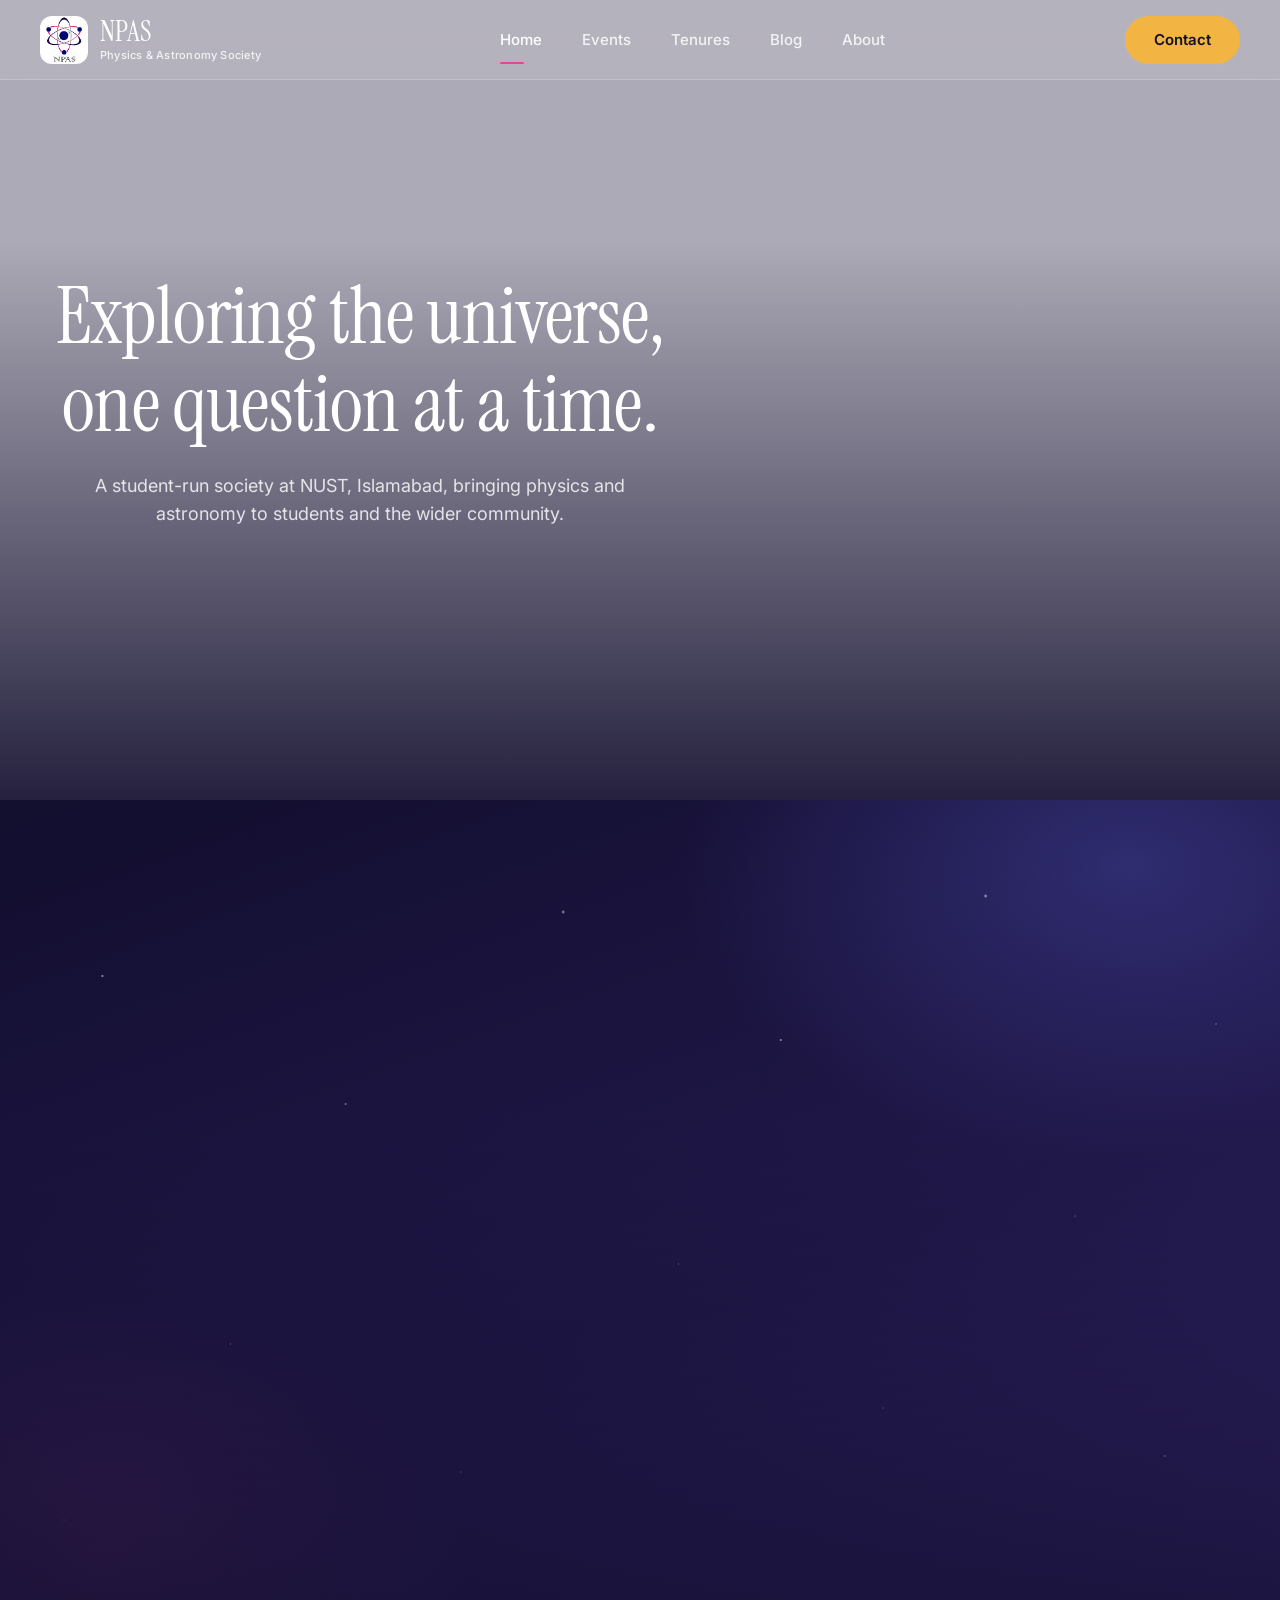
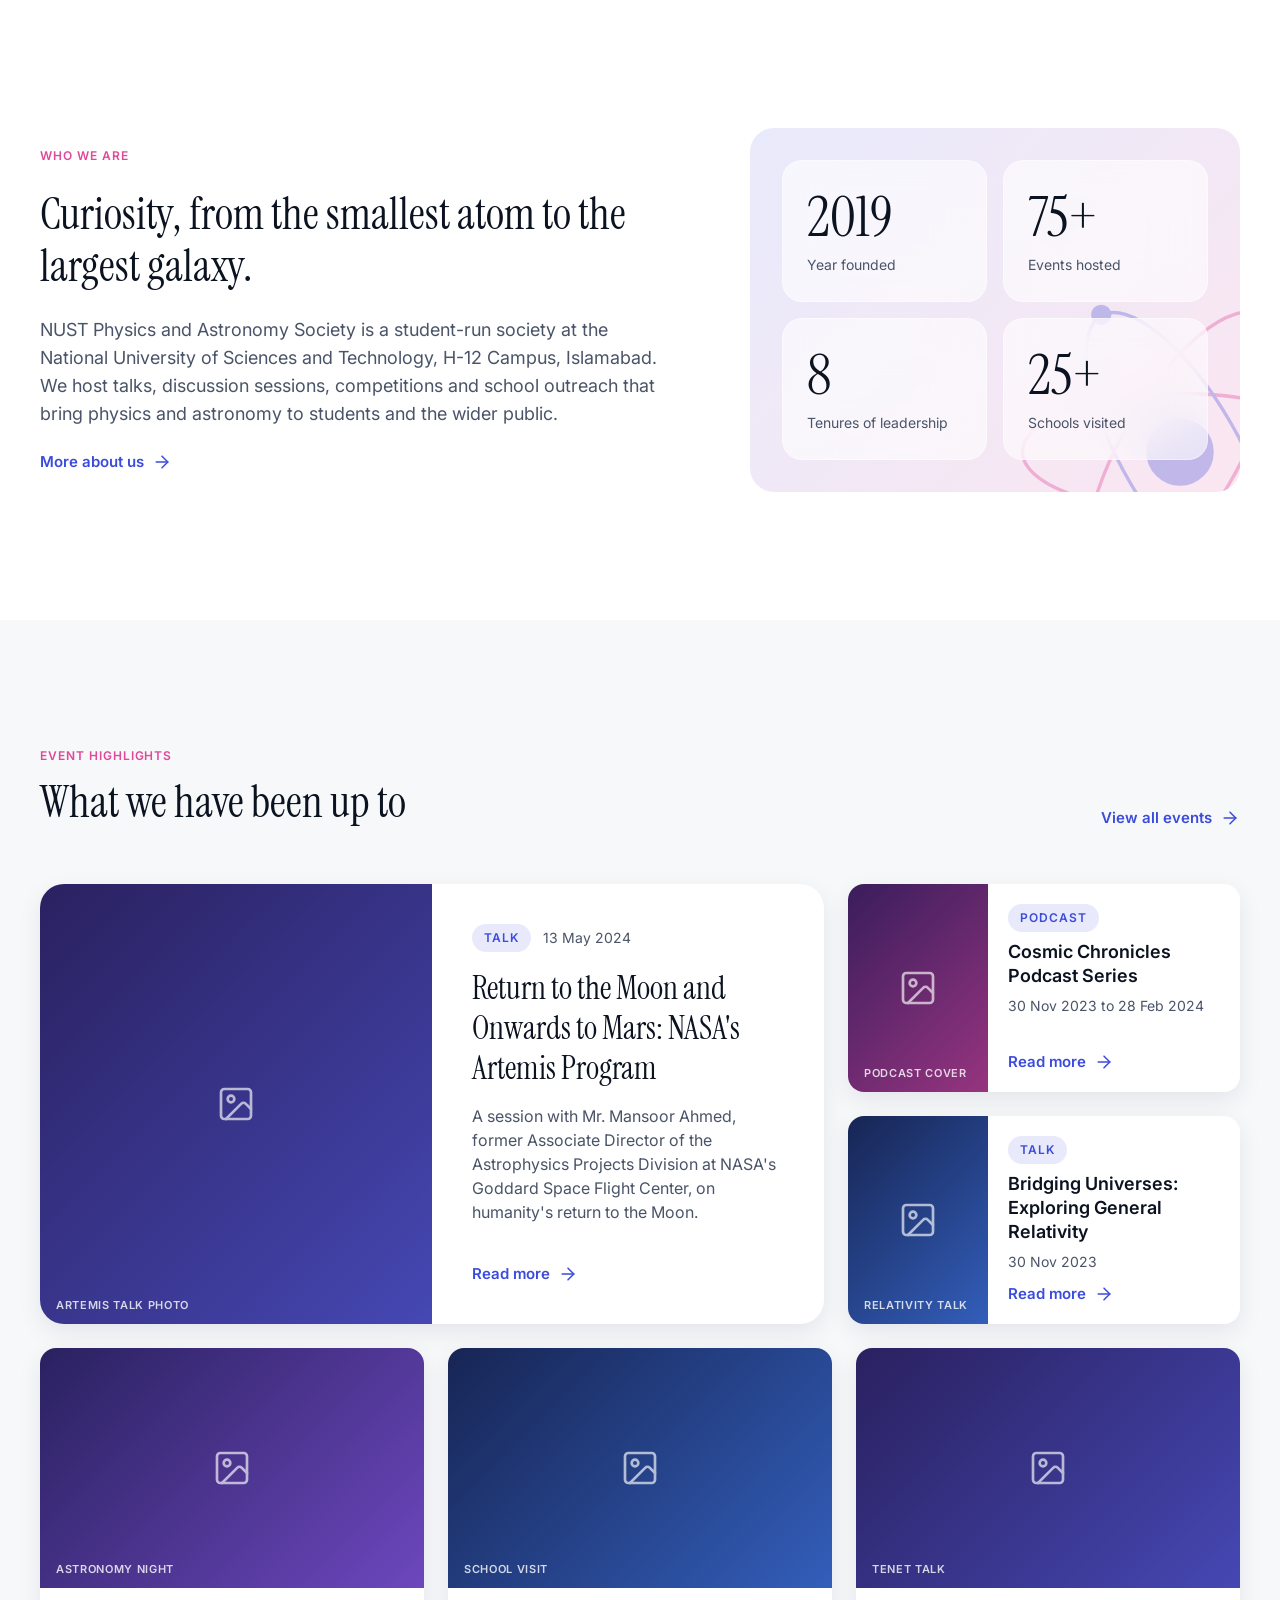
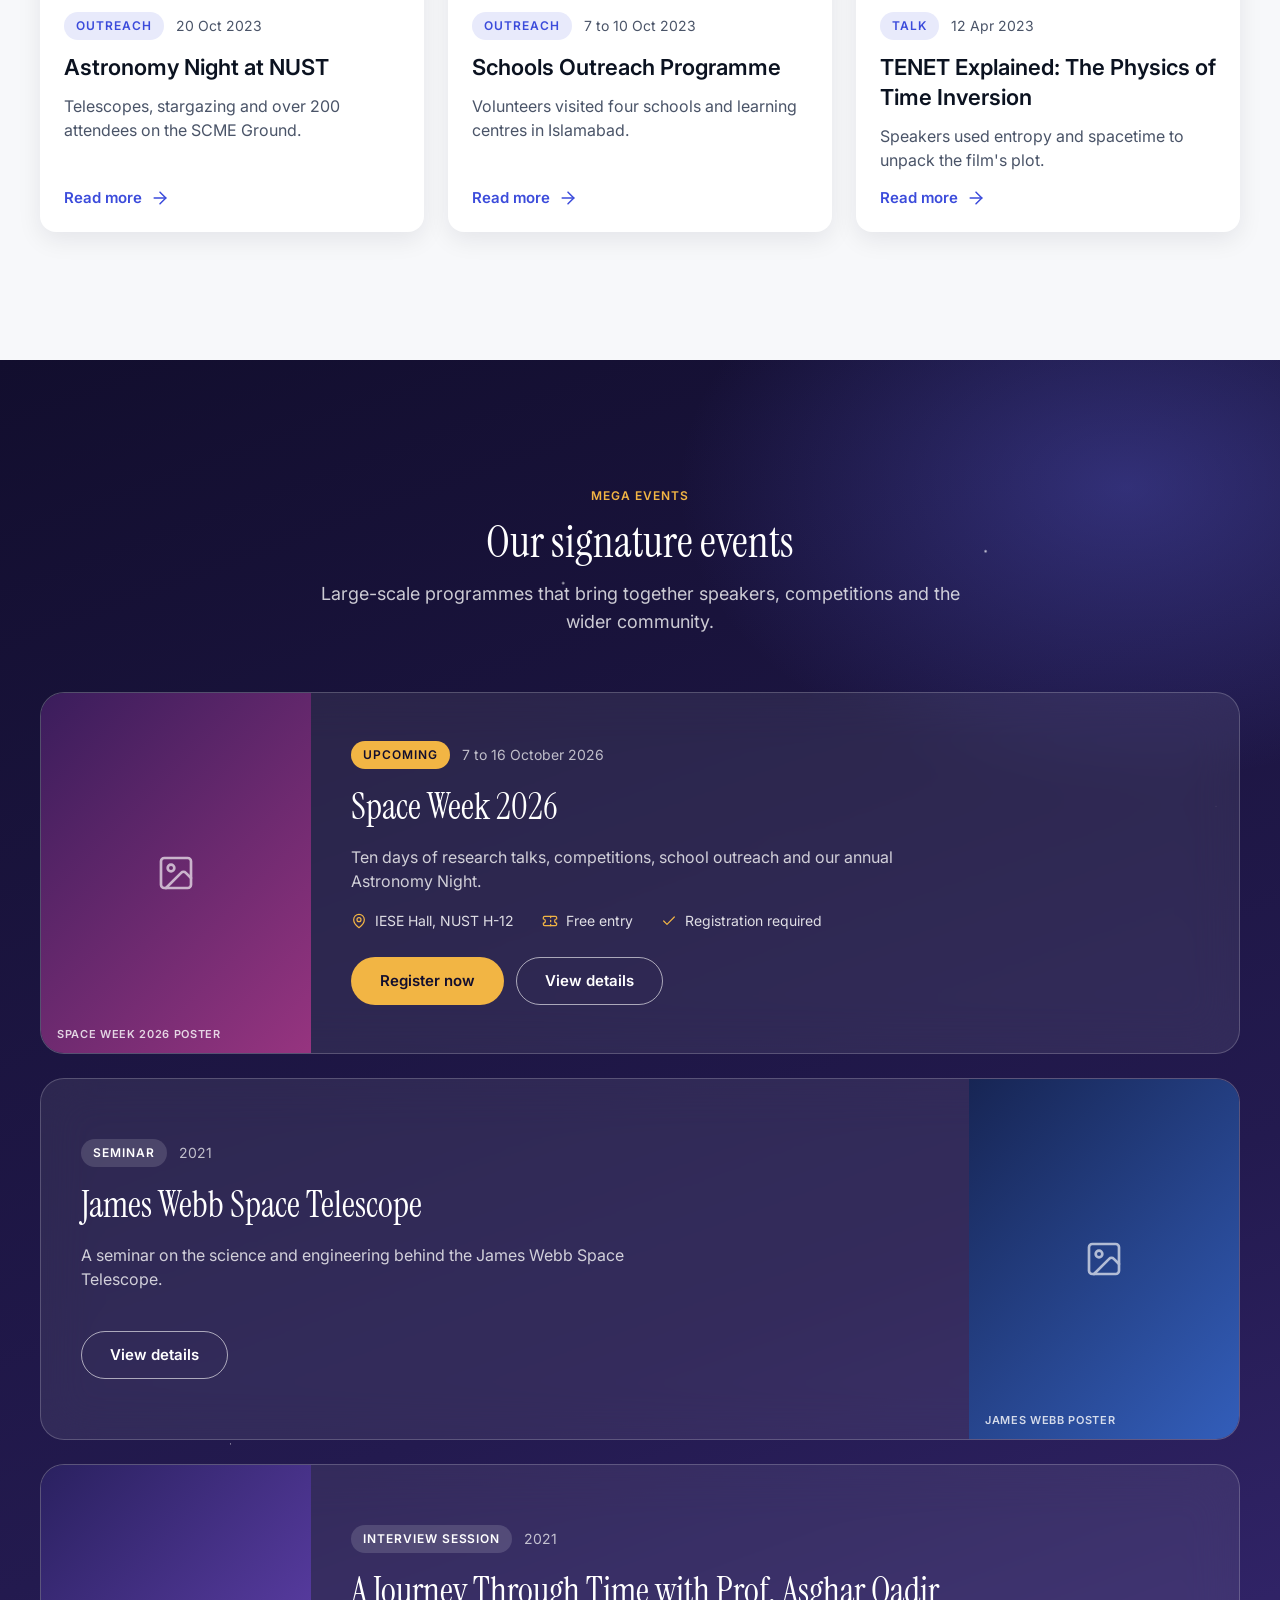
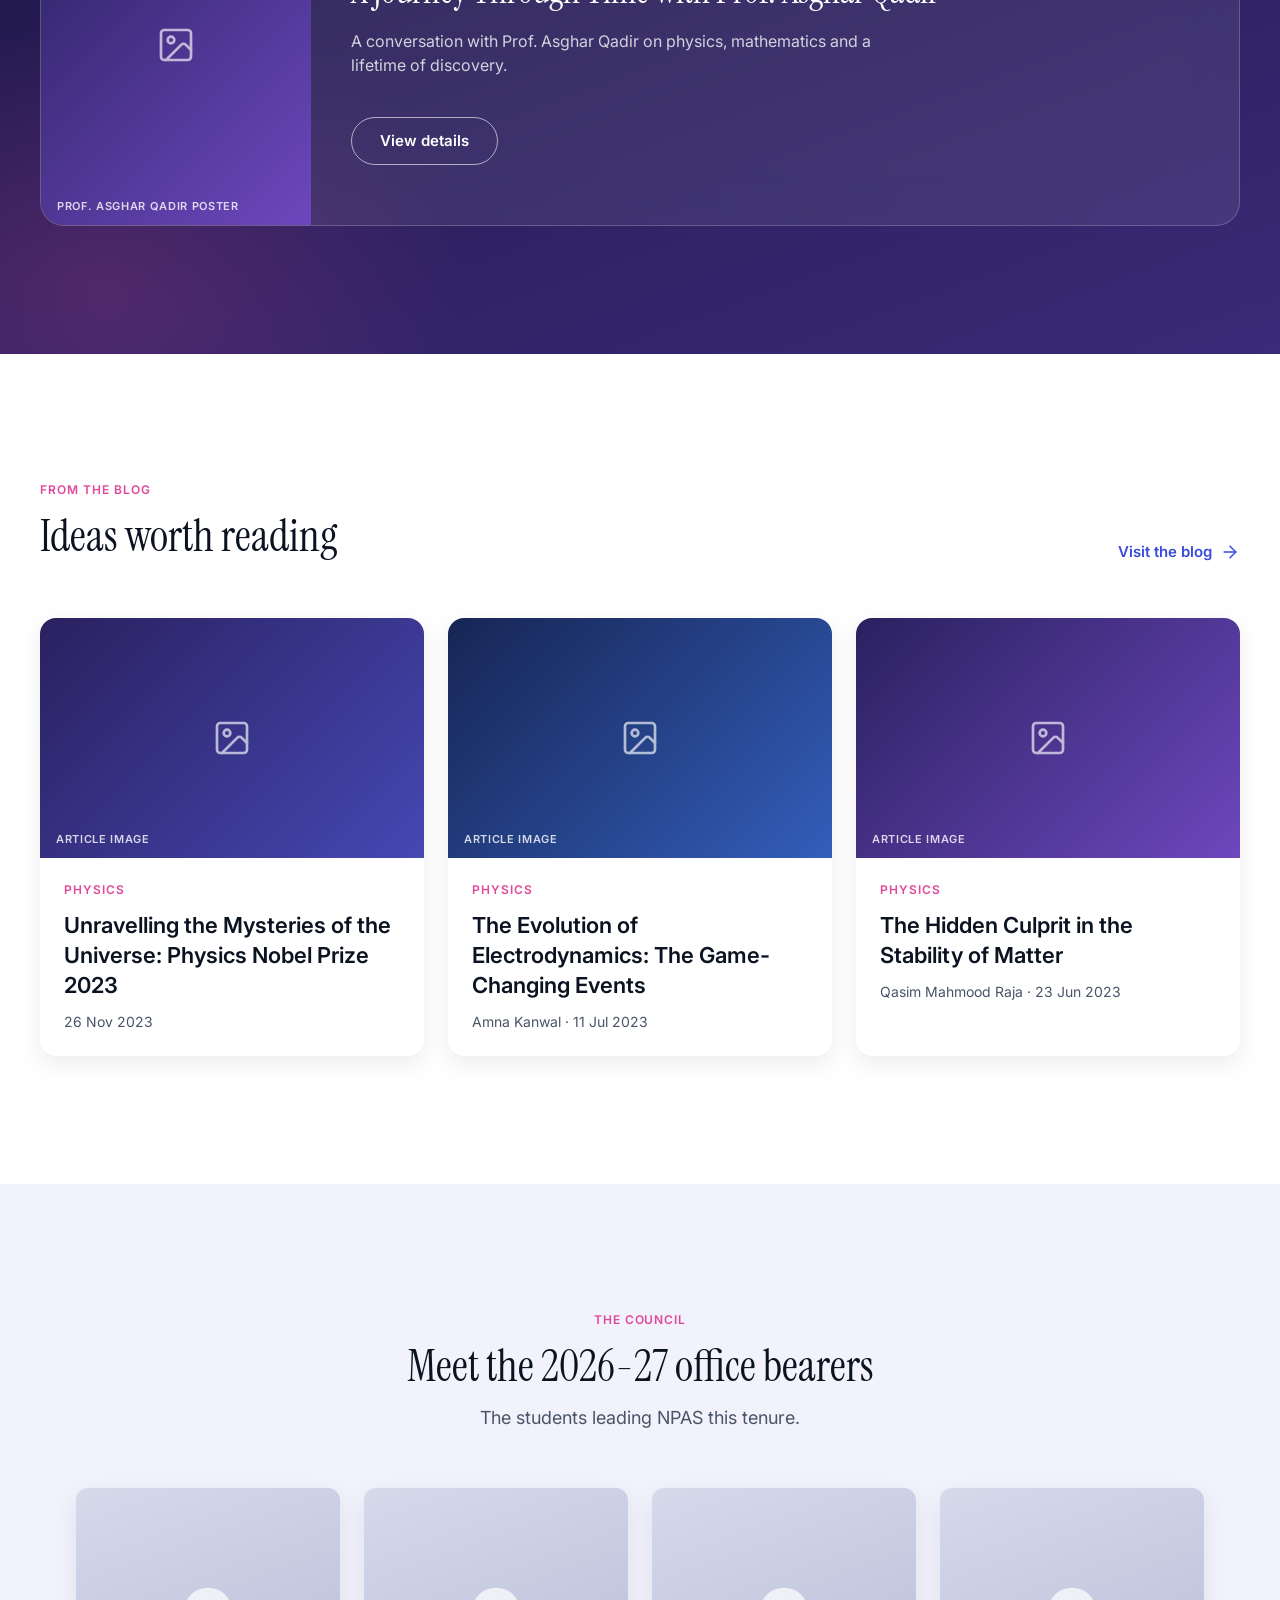
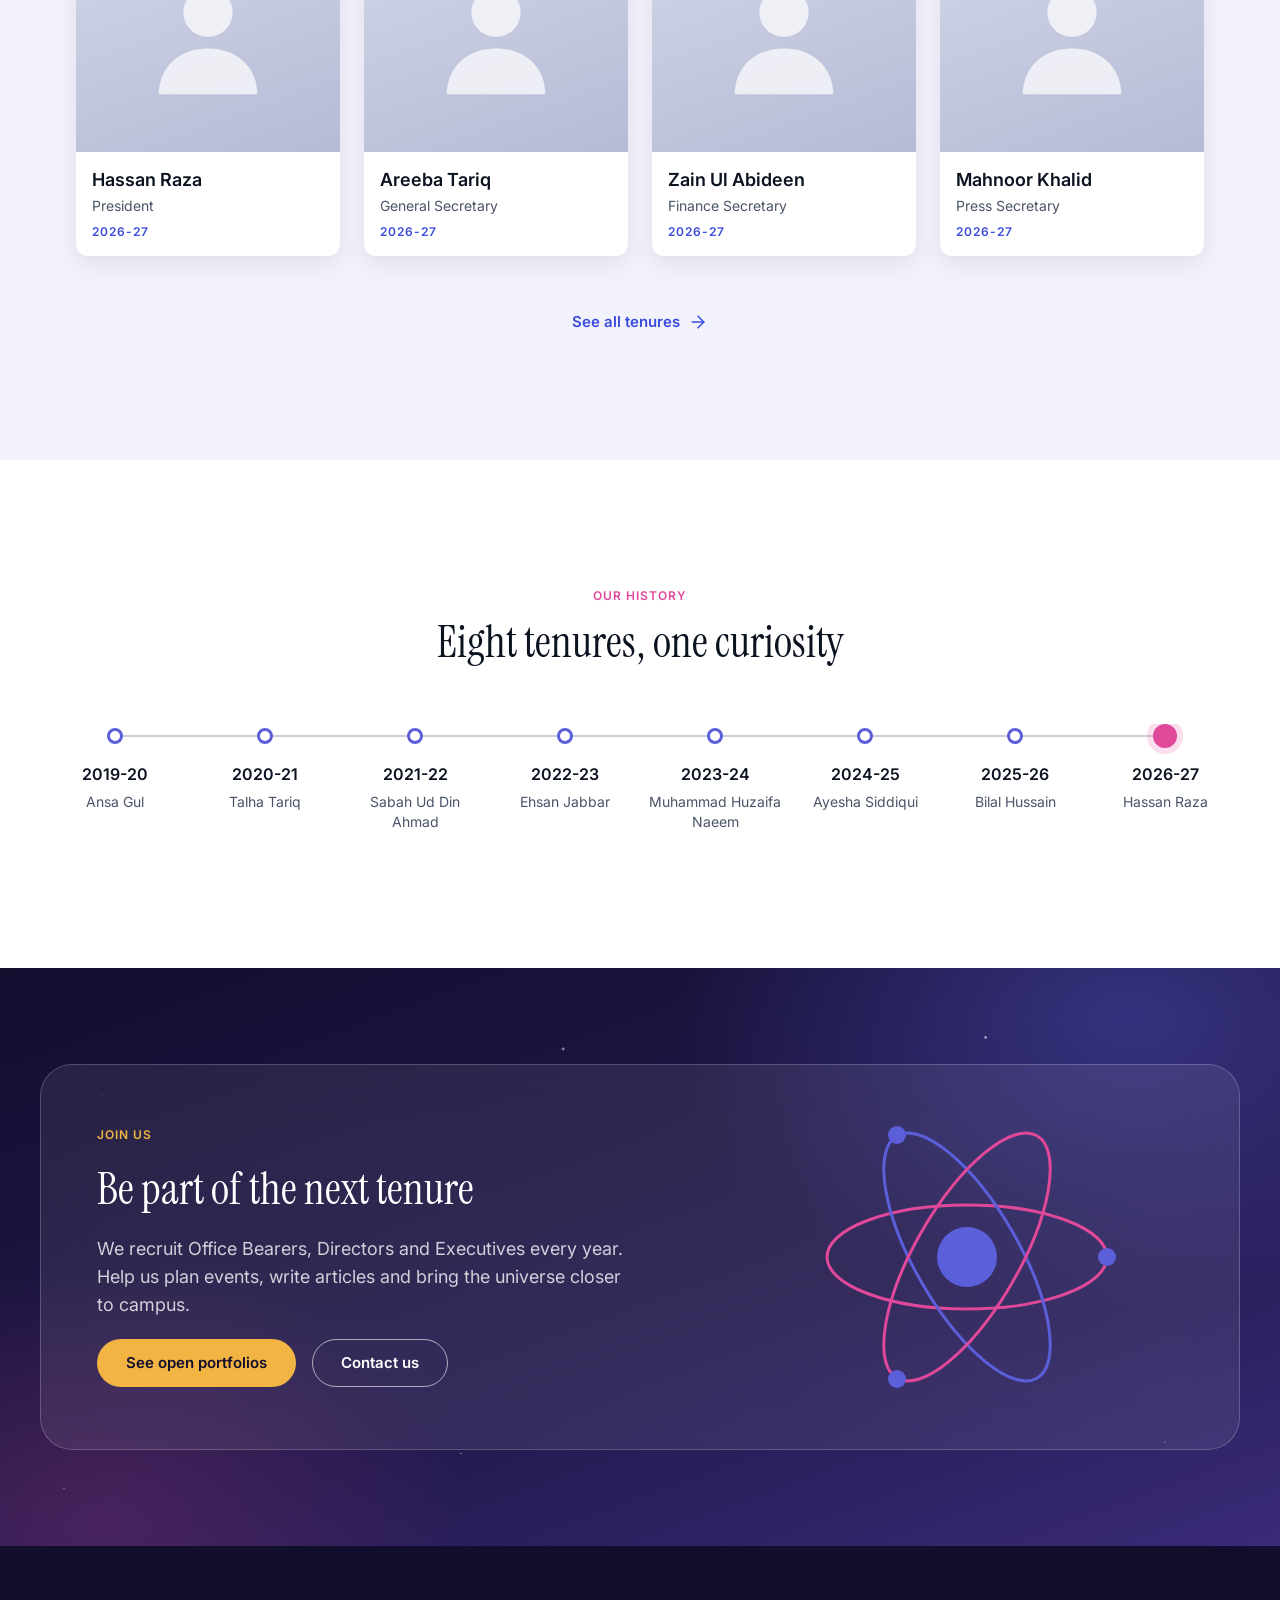
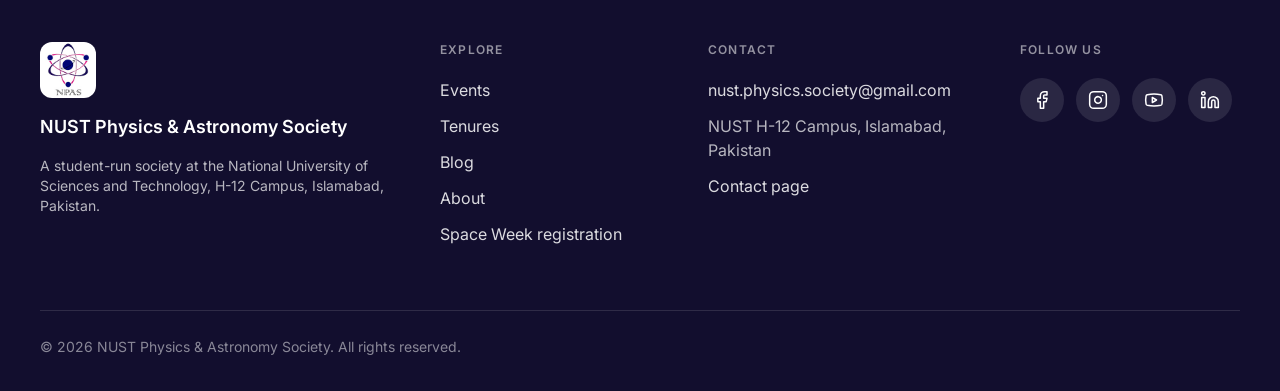
==== commit 6f44210e: "Modified the contact page" ====
--- a/index.html
+++ b/index.html
@@ -243,7 +243,7 @@
       <div><h4>Contact</h4><ul><li><a href="mailto:nust.physics.society@gmail.com">nust.physics.society@gmail.com</a></li><li>NUST H-12 Campus, Islamabad, Pakistan</li><li><a href="contact.html">Contact page</a></li></ul></div>
       <div><h4>Follow us</h4><div class="social-row"><a class="social" href="https://www.facebook.com/npas.nust" aria-label="Facebook" target="_blank" rel="noopener"><svg class="icon" viewBox="0 0 24 24" fill="none" stroke="currentColor" stroke-width="1.8" stroke-linecap="round" stroke-linejoin="round" aria-hidden="true"><path d="M18 2h-3a5 5 0 0 0-5 5v3H7v4h3v8h4v-8h3l1-4h-4V7a1 1 0 0 1 1-1h3z"/></svg></a><a class="social" href="https://www.instagram.com/npasofficial/" aria-label="Instagram" target="_blank" rel="noopener"><svg class="icon" viewBox="0 0 24 24" fill="none" stroke="currentColor" stroke-width="1.8" stroke-linecap="round" stroke-linejoin="round" aria-hidden="true"><rect width="20" height="20" x="2" y="2" rx="5" ry="5"/><path d="M16 11.37A4 4 0 1 1 12.63 8 4 4 0 0 1 16 11.37z"/><line x1="17.5" x2="17.51" y1="6.5" y2="6.5"/></svg></a><a class="social" href="https://www.youtube.com/@nustphysicsandastronomysociety" aria-label="YouTube" target="_blank" rel="noopener"><svg class="icon" viewBox="0 0 24 24" fill="none" stroke="currentColor" stroke-width="1.8" stroke-linecap="round" stroke-linejoin="round" aria-hidden="true"><path d="M2.5 17a24.12 24.12 0 0 1 0-10 2 2 0 0 1 1.4-1.4 49.56 49.56 0 0 1 16.2 0A2 2 0 0 1 21.5 7a24.12 24.12 0 0 1 0 10 2 2 0 0 1-1.4 1.4 49.55 49.55 0 0 1-16.2 0A2 2 0 0 1 2.5 17"/><path d="m10 15 5-3-5-3z"/></svg></a><a class="social" href="https://www.linkedin.com/company/nustnpas" aria-label="LinkedIn" target="_blank" rel="noopener"><svg class="icon" viewBox="0 0 24 24" fill="none" stroke="currentColor" stroke-width="1.8" stroke-linecap="round" stroke-linejoin="round" aria-hidden="true"><path d="M16 8a6 6 0 0 1 6 6v7h-4v-7a2 2 0 0 0-2-2 2 2 0 0 0-2 2v7h-4v-7a6 6 0 0 1 6-6z"/><rect width="4" height="12" x="2" y="9"/><circle cx="4" cy="4" r="2"/></svg></a></div></div>
     </div>
-    <div class="footer-bottom"><span>&copy; 2026 NUST Physics &amp; Astronomy Society. All rights reserved.</span><span>Designed with curiosity.</span></div>
+    <div class="footer-bottom"><span>&copy; 2026 NUST Physics &amp; Astronomy Society. All rights reserved.</span></div>
   </div>
 </footer>
 
